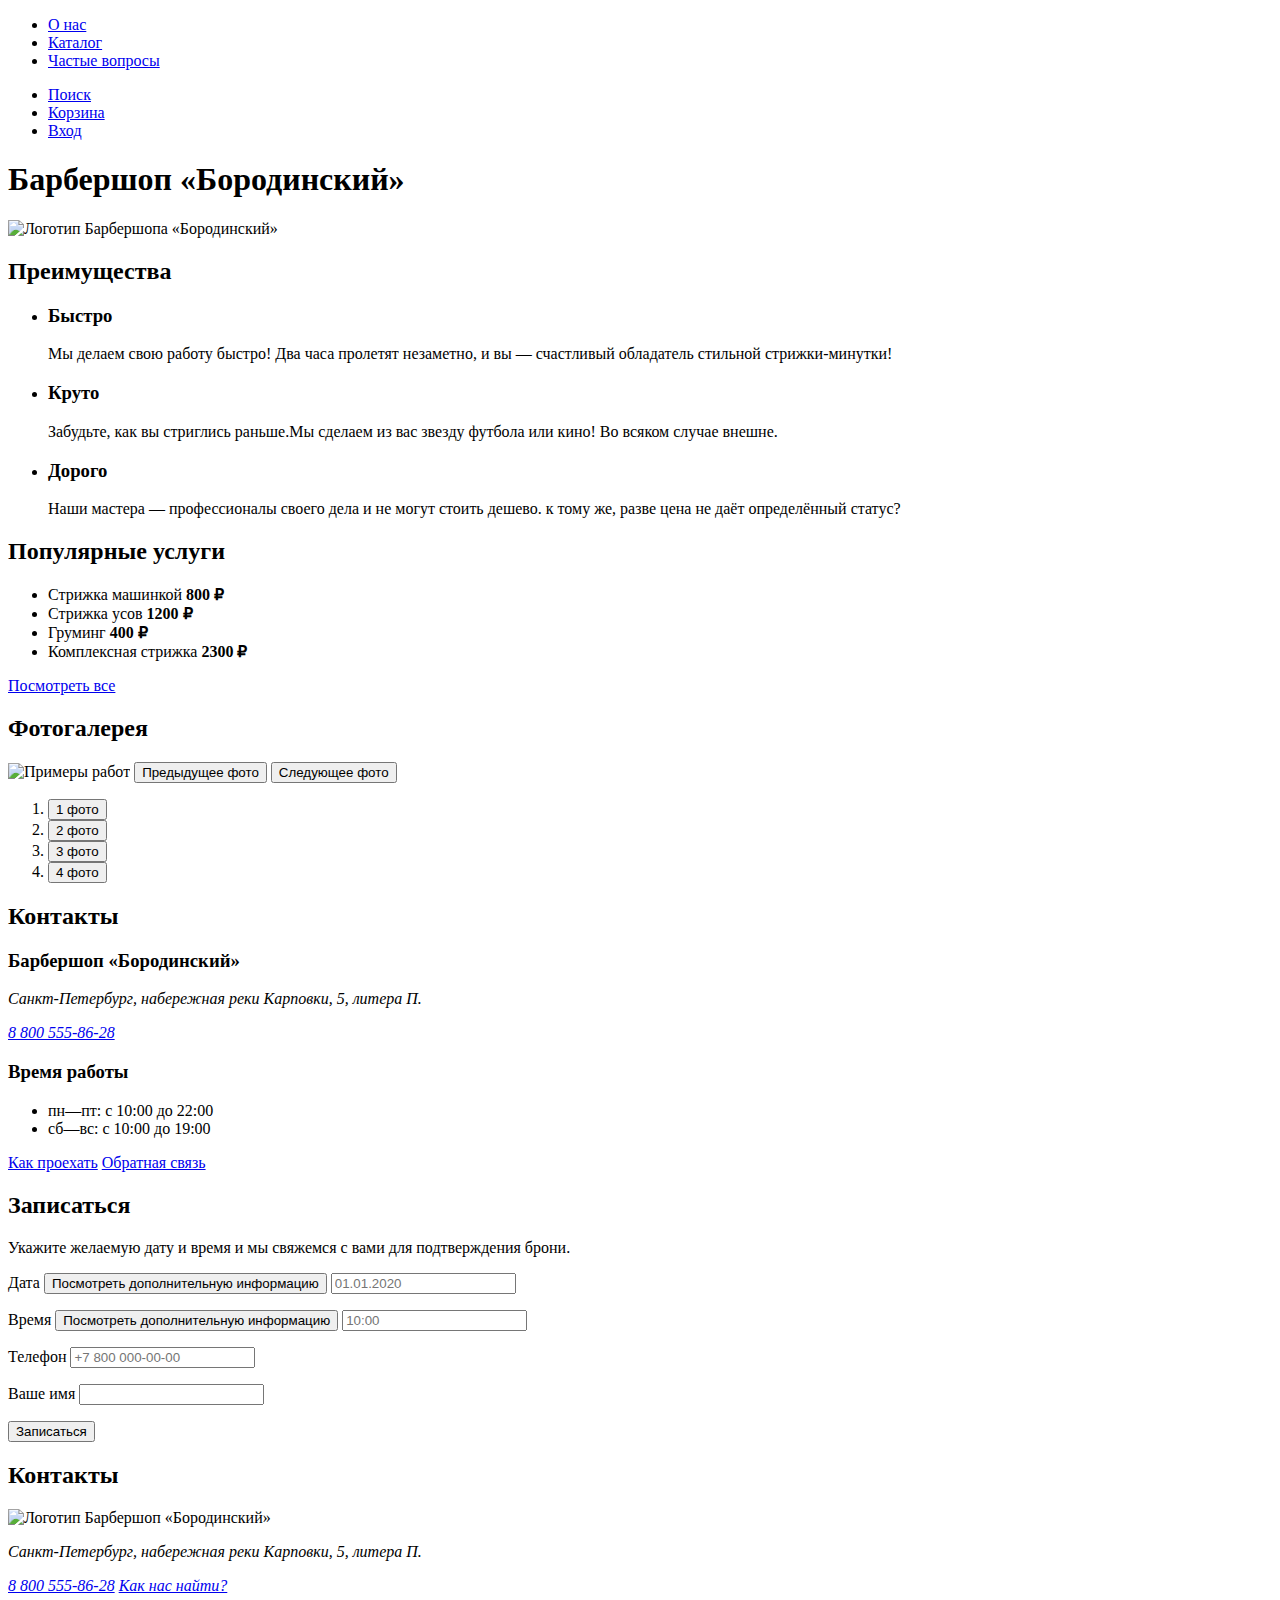
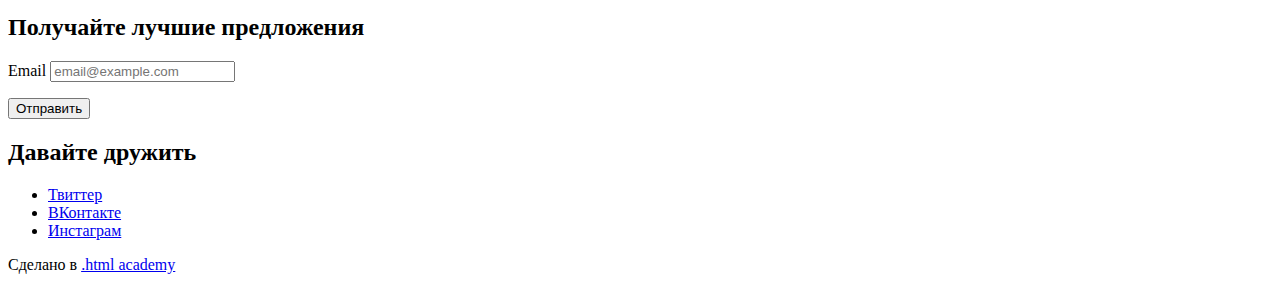
==== index.html @ dfa7361d "add index.html" ====
<!DOCTYPE html>
<html lang="ru">
  <head>
    <meta charset="UTF-8" />
    <meta http-equiv="X-UA-Compatible" content="IE=edge" />
    <meta name="viewport" content="width=device-width, initial-scale=1.0" />
    <title>Барбершоп «Бородинский»</title>
  </head>
  <body>
    <header class="page-header">
      <nav class="navigation">
        <ul class="navigation-list">
          <li class="navigation-item">
            <a class="navigation-link" href="about.html">О нас</a>
          </li>
          <li class="navigation-item">
            <a class="navigation-link" href="catalog.html">Каталог</a>
          </li>
          <li class="navigation-item">
            <a class="navigation-link" href="faq.html">Частые вопросы</a>
          </li>
        </ul>
        <ul class="navigation-list navigation-user">
          <li class="navigation-item">
            <a class="navigation-link" href="#">
              <span class="visually-hidden">Поиск</span>
            </a>
          </li>
          <li class="navigation-item">
            <a class="navigation-link" href="#">
              <span class="visually-hidden">Корзина</span></a
            >
          </li>
          <li class="navigation-item">
            <a class="navigation-link" href="#">Вход</a>
          </li>
        </ul>
      </nav>
    </header>
    <main class="main-index">
      <h1 class="visually-hidden">Барбершоп «Бородинский»</h1>
      <img class="logo" src="" alt="Логотип Барбершопа «Бородинский»" />
      <section class="advantages">
        <h2 class="visually-hidden">Преимущества</h2>
        <ul class="advantages-list">
          <li class="advantages-item">
            <h3 class="advantages-title">Быстро</h3>
            <p class="advantages-description">
              Мы делаем свою работу быстро! Два часа пролетят незаметно, и вы —
              счастливый обладатель стильной стрижки-минутки!
            </p>
          </li>
          <li class="advantages-item">
            <h3 class="advantages-title">Круто</h3>
            <p class="advantages-description">
              Забудьте, как вы стриглись раньше.Мы сделаем из вас звезду футбола
              или кино! Во всяком случае внешне.
            </p>
          </li>
          <li class="advantages-item">
            <h3 class="advantages-title">Дорого</h3>
            <p class="advantages-description">
              Наши мастера — профессионалы своего дела и не могут стоить дешево.
              к тому же, разве цена не даёт определённый статус?
            </p>
          </li>
        </ul>
      </section>
      <section class="services">
        <h2 class="services-title">Популярные услуги</h2>
        <ul class="services-list">
          <li class="services-item">
            <span class="services-name">Стрижка машинкой</span>
            <b class="services-price">800 ₽</b>
          </li>
          <li class="services-item">
            <span class="services-name">Стрижка усов</span>
            <b class="services-price">1200 ₽</b>
          </li>
          <li class="services-item">
            <span class="services-name">Груминг</span>
            <b class="services-price">400 ₽</b>
          </li>
          <li class="services-item">
            <span class="services-name">Комплексная стрижка</span>
            <b class="services-price">2300 ₽</b>
          </li>
        </ul>
        <a class="button button-all" href="#">Посмотреть все</a>
      </section>
      <section class="gallery">
        <h2 class="gallery-title">Фотогалерея</h2>
        <img class="slider-image" src="" alt="Примеры работ" />
        <button class="slider-button slider-prev" type="button">
          <span class="visually-hidden">Предыдущее фото</span>
        </button>
        <button class="slider-button slider-next" type="button">
          <span class="visually-hidden">Следующее фото</span>
        </button>
        <ol class="slider-pagination">
          <li class="slider-pagination-item">
            <button
              class="slider-pagination-button slider-pagination-button-current"
            >
              <span class="visually-hidden">1 фото</span>
            </button>
          </li>
          <li class="slider-pagination-item">
            <button class="slider-pagination-button">
              <span class="visually-hidden">2 фото</span>
            </button>
          </li>
          <li class="slider-pagination-item">
            <button class="slider-pagination-button">
              <span class="visually-hidden">3 фото</span>
            </button>
          </li>
          <li class="slider-pagination-item">
            <button class="slider-pagination-button">
              <span class="visually-hidden">4 фото</span>
            </button>
          </li>
        </ol>
      </section>
      <section class="contacts">
        <h2 class="contacts-title">Контакты</h2>
        <h3 class="contacts-subtitle">Барбершоп «Бородинский»</h3>
        <address class="contacts-address">
          <p class="contacts-address-text">
            Санкт-Петербург, набережная реки Карповки, 5, литера П.
          </p>
          <a class="contacts-phone" href="tel:88005558628">8 800 555-86-28</a>
        </address>
        <h3 class="contacts-subtitle">Время работы</h3>
        <ul class="contacts-schedule">
          <li class="contacts-schedule-item">пн—пт: с 10:00 до 22:00</li>
          <li class="contacts-schedule-item">сб—вс: с 10:00 до 19:00</li>
        </ul>
        <a class="button" href="#">Как проехать</a>
        <a class="button button-feedback" href="#">Обратная связь</a>
      </section>
      <section class="appointment">
        <h2 class="appointment-title">Записаться</h2>
        <p>
          Укажите желаемую дату и время и мы свяжемся с вами для подтверждения
          брони.
        </p>
        <form
          class="appointment-form"
          action="https://echo.htmlacademy.ru/"
          method="post"
        >
          <p class="appointment-form-date">
            <span class="form-label form-label-icon">
              <label for="appointment-date">Дата</label>
              <button class="info" type="button">
                <span class="visually-hidden"
                  >Посмотреть дополнительную информацию</span
                >
              </button>
            </span>
            <input
              type="text"
              id="appointment-date"
              name="appointment-date"
              placeholder="01.01.2020"
            />
          </p>
          <p class="appointment-form-time">
            <span class="form-label form-label-icon">
              <label for="appointment-time">Время</label>
              <button class="info" type="button">
                <span class="visually-hidden"
                  >Посмотреть дополнительную информацию</span
                >
              </button>
            </span>
            <input
              type="text"
              id="appointment-time"
              name="appointment-time"
              placeholder="10:00"
            />
          </p>
          <p class="appointment-form-phone">
            <label for="appointment-phone">Телефон</label>
            <input
              type="text"
              id="appointment-phone"
              name="appointment-phone"
              placeholder="+7 800 000-00-00"
            />
          </p>
          <p class="appointment-form-name">
            <label for="appointment-name">Ваше имя</label>
            <input type="text" id="appointment-name" name="appointment-name" />
          </p>
          <button class="button" type="submit">Записаться</button>
        </form>
      </section>
    </main>
    <footer class="page-footer">
      <section class="footer-contacts">
        <h2 class="visually-hidden">Контакты</h2>
        <img
          class="footer-contacts-logo"
          src=""
          alt="Логотип Барбершоп «Бородинский»"
        />
        <address class="footer-contacts-address">
          <p class="about-text">
            Санкт-Петербург, набережная реки Карповки, 5, литера П.
          </p>
          <a class="footer-contacts-address-phone" href="tel:88005558628"
            >8 800 555-86-28</a
          >
          <a class="footer-contacts-map-link" href="#">Как нас найти?</a>
        </address>
      </section>
      <section class="newsletter">
        <h2 class="page-footer-title">Получайте лучшие предложения</h2>
        <form
          class="newsletter-form"
          action="https://echo.htmlacademy.ru/"
          method="post"
        >
          <p class="newsletter-email">
            <label class="visually-hidden" for="newsletter-email">Email</label>
            <input
              class="field"
              placeholder="email@example.com"
              type="email"
              name="newsletter-email"
              id="newsletter-email"
              required
            />
          </p>
          <button class="button newsletter-button" type="submit">
            <span class="visually-hidden">Отправить</span>
          </button>
        </form>
      </section>
      <section class="footer-social">
        <h2 class="page-footer-title">Давайте дружить</h2>
        <ul class="footer-social-list">
          <li class="footer-social-item">
            <a class="button" href="#">
              <span class="visually-hidden">Твиттер</span>
            </a>
          </li>
          <li class="footer-social-item">
            <a class="button" href="#">
              <span class="visually-hidden">ВКонтакте</span>
            </a>
          </li>
          <li class="footer-social-item">
            <a class="button" href="#">
              <span class="visually-hidden">Инстаграм</span>
            </a>
          </li>
        </ul>
        <p class="about-text">
          Сделано в
          <a class="htmlacademy-link" href="https://htmlacademy.ru"
            >.html academy</a
          >
        </p>
      </section>
    </footer>
  </body>
</html>
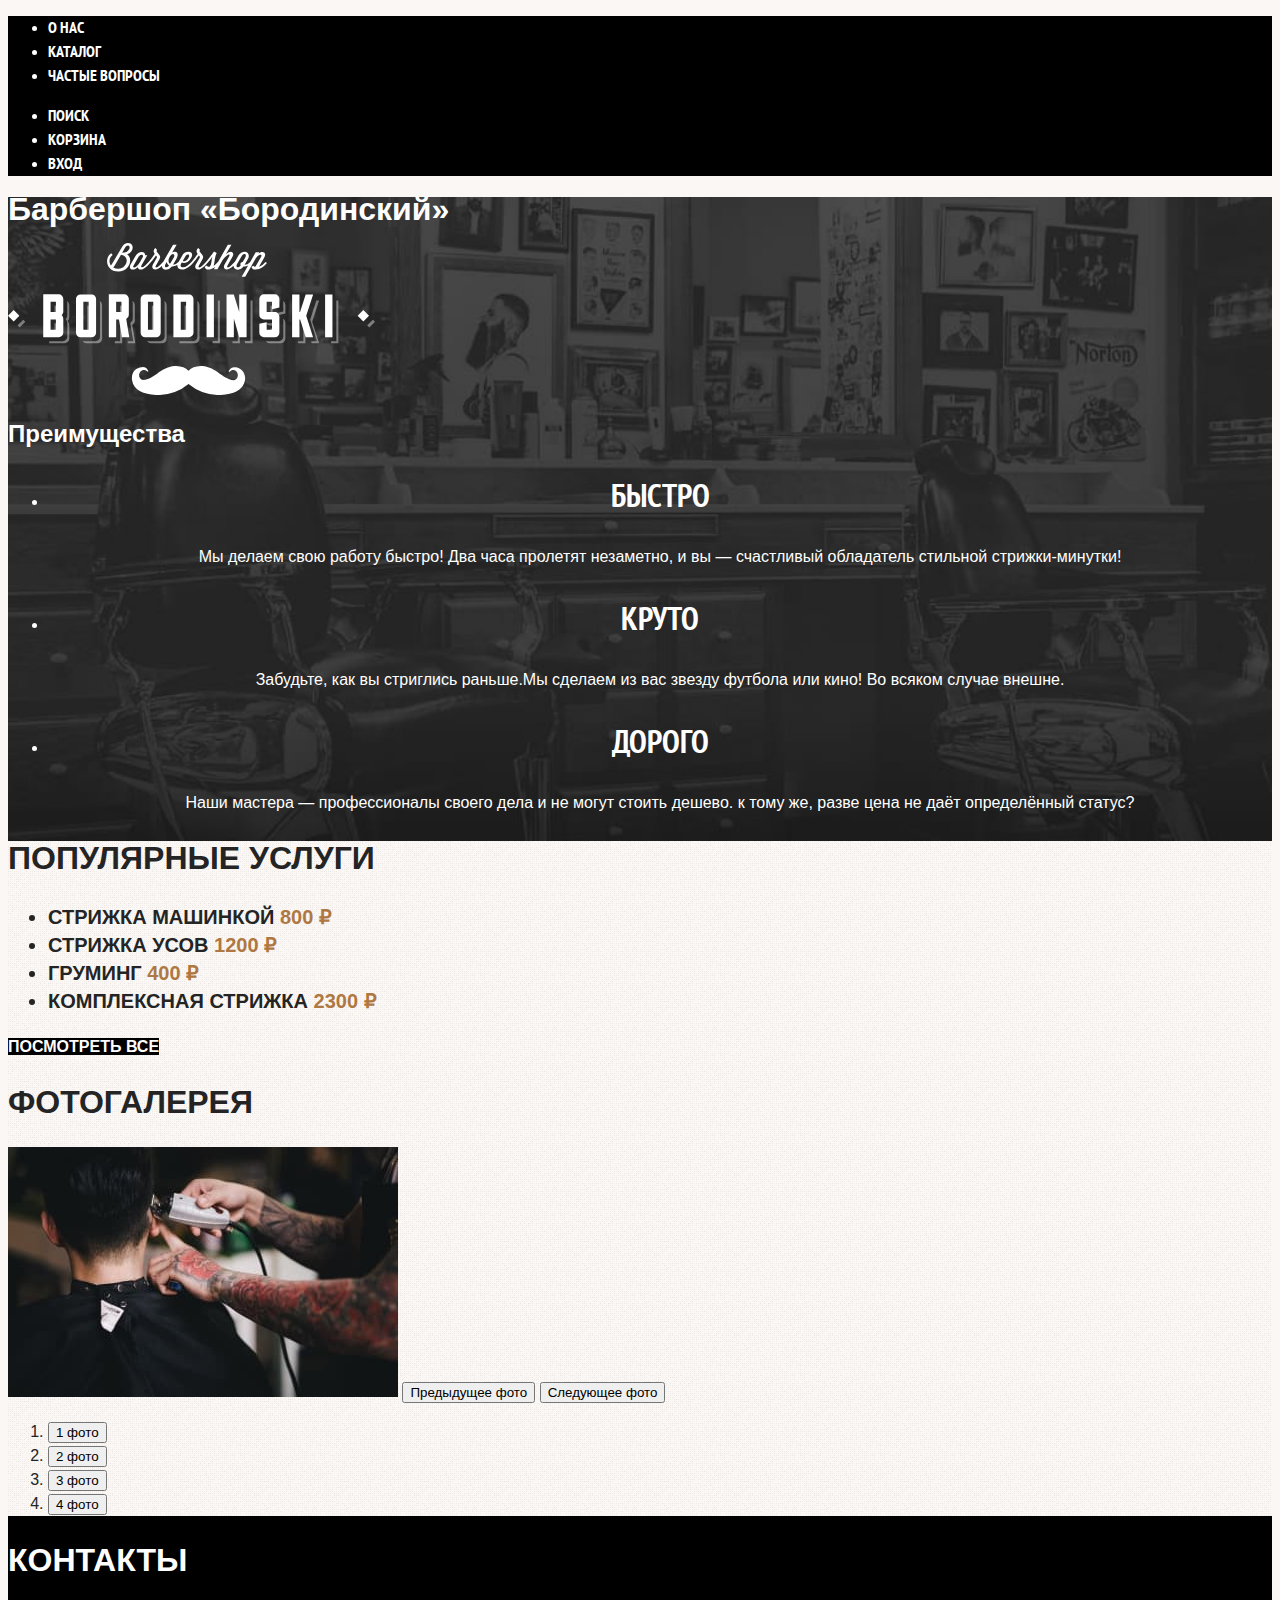
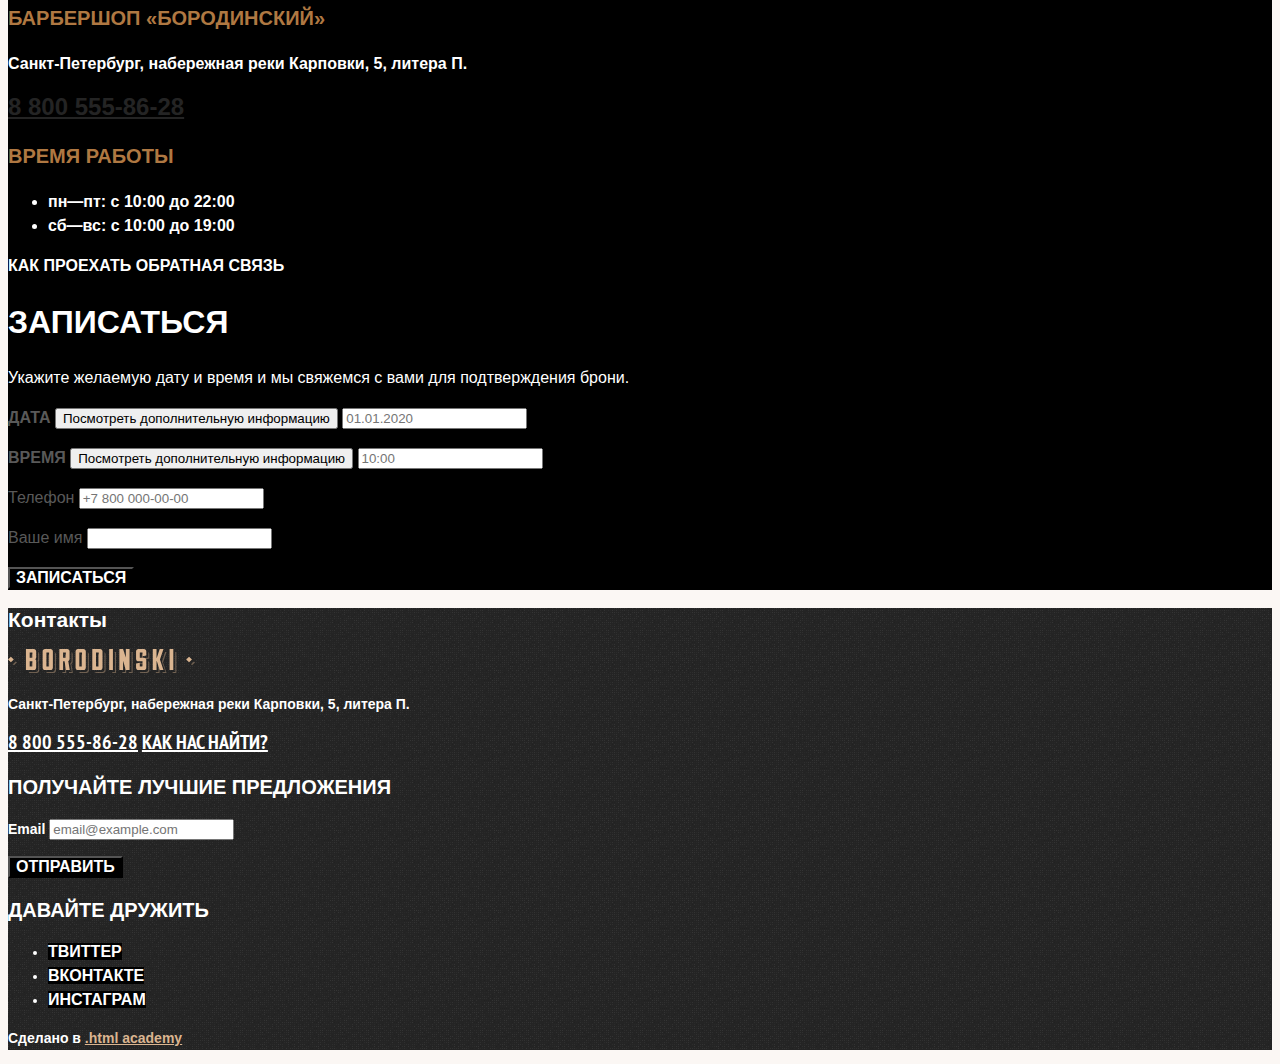
==== commit bdc20652: "basic styling" ====
--- a/index.html
+++ b/index.html
@@ -1,271 +1,330 @@
 <!DOCTYPE html>
 <html lang="ru">
-  <head>
-    <meta charset="UTF-8" />
-    <meta http-equiv="X-UA-Compatible" content="IE=edge" />
-    <meta name="viewport" content="width=device-width, initial-scale=1.0" />
-    <title>Барбершоп «Бородинский»</title>
-  </head>
-  <body>
-    <header class="page-header">
-      <nav class="navigation">
-        <ul class="navigation-list">
-          <li class="navigation-item">
-            <a class="navigation-link" href="about.html">О нас</a>
-          </li>
-          <li class="navigation-item">
-            <a class="navigation-link" href="catalog.html">Каталог</a>
-          </li>
-          <li class="navigation-item">
-            <a class="navigation-link" href="faq.html">Частые вопросы</a>
-          </li>
-        </ul>
-        <ul class="navigation-list navigation-user">
-          <li class="navigation-item">
-            <a class="navigation-link" href="#">
-              <span class="visually-hidden">Поиск</span>
-            </a>
-          </li>
-          <li class="navigation-item">
-            <a class="navigation-link" href="#">
-              <span class="visually-hidden">Корзина</span></a
-            >
-          </li>
-          <li class="navigation-item">
-            <a class="navigation-link" href="#">Вход</a>
-          </li>
-        </ul>
-      </nav>
-    </header>
-    <main class="main-index">
-      <h1 class="visually-hidden">Барбершоп «Бородинский»</h1>
-      <img class="logo" src="" alt="Логотип Барбершопа «Бородинский»" />
-      <section class="advantages">
-        <h2 class="visually-hidden">Преимущества</h2>
-        <ul class="advantages-list">
-          <li class="advantages-item">
-            <h3 class="advantages-title">Быстро</h3>
-            <p class="advantages-description">
-              Мы делаем свою работу быстро! Два часа пролетят незаметно, и вы —
-              счастливый обладатель стильной стрижки-минутки!
-            </p>
-          </li>
-          <li class="advantages-item">
-            <h3 class="advantages-title">Круто</h3>
-            <p class="advantages-description">
-              Забудьте, как вы стриглись раньше.Мы сделаем из вас звезду футбола
-              или кино! Во всяком случае внешне.
-            </p>
-          </li>
-          <li class="advantages-item">
-            <h3 class="advantages-title">Дорого</h3>
-            <p class="advantages-description">
-              Наши мастера — профессионалы своего дела и не могут стоить дешево.
-              к тому же, разве цена не даёт определённый статус?
-            </p>
-          </li>
-        </ul>
-      </section>
-      <section class="services">
-        <h2 class="services-title">Популярные услуги</h2>
-        <ul class="services-list">
-          <li class="services-item">
-            <span class="services-name">Стрижка машинкой</span>
-            <b class="services-price">800 ₽</b>
-          </li>
-          <li class="services-item">
-            <span class="services-name">Стрижка усов</span>
-            <b class="services-price">1200 ₽</b>
-          </li>
-          <li class="services-item">
-            <span class="services-name">Груминг</span>
-            <b class="services-price">400 ₽</b>
-          </li>
-          <li class="services-item">
-            <span class="services-name">Комплексная стрижка</span>
-            <b class="services-price">2300 ₽</b>
-          </li>
-        </ul>
-        <a class="button button-all" href="#">Посмотреть все</a>
-      </section>
-      <section class="gallery">
-        <h2 class="gallery-title">Фотогалерея</h2>
-        <img class="slider-image" src="" alt="Примеры работ" />
-        <button class="slider-button slider-prev" type="button">
-          <span class="visually-hidden">Предыдущее фото</span>
-        </button>
-        <button class="slider-button slider-next" type="button">
-          <span class="visually-hidden">Следующее фото</span>
-        </button>
-        <ol class="slider-pagination">
-          <li class="slider-pagination-item">
-            <button
-              class="slider-pagination-button slider-pagination-button-current"
-            >
-              <span class="visually-hidden">1 фото</span>
-            </button>
-          </li>
-          <li class="slider-pagination-item">
-            <button class="slider-pagination-button">
-              <span class="visually-hidden">2 фото</span>
-            </button>
-          </li>
-          <li class="slider-pagination-item">
-            <button class="slider-pagination-button">
-              <span class="visually-hidden">3 фото</span>
-            </button>
-          </li>
-          <li class="slider-pagination-item">
-            <button class="slider-pagination-button">
-              <span class="visually-hidden">4 фото</span>
-            </button>
-          </li>
-        </ol>
-      </section>
-      <section class="contacts">
-        <h2 class="contacts-title">Контакты</h2>
-        <h3 class="contacts-subtitle">Барбершоп «Бородинский»</h3>
-        <address class="contacts-address">
-          <p class="contacts-address-text">
-            Санкт-Петербург, набережная реки Карповки, 5, литера П.
-          </p>
-          <a class="contacts-phone" href="tel:88005558628">8 800 555-86-28</a>
-        </address>
-        <h3 class="contacts-subtitle">Время работы</h3>
-        <ul class="contacts-schedule">
-          <li class="contacts-schedule-item">пн—пт: с 10:00 до 22:00</li>
-          <li class="contacts-schedule-item">сб—вс: с 10:00 до 19:00</li>
-        </ul>
-        <a class="button" href="#">Как проехать</a>
-        <a class="button button-feedback" href="#">Обратная связь</a>
-      </section>
-      <section class="appointment">
-        <h2 class="appointment-title">Записаться</h2>
-        <p>
-          Укажите желаемую дату и время и мы свяжемся с вами для подтверждения
-          брони.
-        </p>
-        <form
-          class="appointment-form"
-          action="https://echo.htmlacademy.ru/"
-          method="post"
-        >
-          <p class="appointment-form-date">
-            <span class="form-label form-label-icon">
-              <label for="appointment-date">Дата</label>
-              <button class="info" type="button">
-                <span class="visually-hidden"
-                  >Посмотреть дополнительную информацию</span
+    <head>
+        <meta charset="UTF-8" />
+        <meta http-equiv="X-UA-Compatible" content="IE=edge" />
+        <meta name="viewport" content="width=device-width, initial-scale=1.0" />
+        <title>Барбершоп «Бородинский»</title>
+        <link rel="stylesheet" href="styles/style.css" />
+    </head>
+    <body>
+        <!-- Шапка  -->
+        <header class="page-header">
+            <nav class="navigation">
+                <ul class="navigation-list">
+                    <li class="navigation-item">
+                        <a class="navigation-link" href="about.html">О нас</a>
+                    </li>
+                    <li class="navigation-item">
+                        <a class="navigation-link" href="catalog.html"
+                            >Каталог</a
+                        >
+                    </li>
+                    <li class="navigation-item">
+                        <a class="navigation-link" href="faq.html"
+                            >Частые вопросы</a
+                        >
+                    </li>
+                </ul>
+                <ul class="navigation-list navigation-user">
+                    <li class="navigation-item">
+                        <a class="navigation-link" href="#">
+                            <span class="visually-hidden">Поиск</span>
+                        </a>
+                    </li>
+                    <li class="navigation-item">
+                        <a class="navigation-link" href="#">
+                            <span class="visually-hidden">Корзина</span></a
+                        >
+                    </li>
+                    <li class="navigation-item">
+                        <a class="navigation-link" href="#">Вход</a>
+                    </li>
+                </ul>
+            </nav>
+        </header>
+        <!-- Main -->
+        <main class="main-index">
+            <!-- Главный заголовок -->
+            <h1 class="visually-hidden">Барбершоп «Бородинский»</h1>
+            <!-- Лого -->
+            <img
+                class="logo"
+                src="images/logo-full.svg"
+                width="367"
+                height="152"
+                alt="Логотип Барбершопа «Бородинский»"
+            />
+            <!-- Преимущества -->
+            <section class="advantages">
+                <h2 class="visually-hidden">Преимущества</h2>
+                <ul class="advantages-list">
+                    <li class="advantages-item">
+                        <h3 class="advantages-title">Быстро</h3>
+                        <p class="advantages-description">
+                            Мы делаем свою работу быстро! Два часа пролетят
+                            незаметно, и вы — счастливый обладатель стильной
+                            стрижки-минутки!
+                        </p>
+                    </li>
+                    <li class="advantages-item">
+                        <h3 class="advantages-title">Круто</h3>
+                        <p class="advantages-description">
+                            Забудьте, как вы стриглись раньше.Мы сделаем из вас
+                            звезду футбола или кино! Во всяком случае внешне.
+                        </p>
+                    </li>
+                    <li class="advantages-item">
+                        <h3 class="advantages-title">Дорого</h3>
+                        <p class="advantages-description">
+                            Наши мастера — профессионалы своего дела и не могут
+                            стоить дешево. к тому же, разве цена не даёт
+                            определённый статус?
+                        </p>
+                    </li>
+                </ul>
+            </section>
+            <div class="index-columns">
+                <!-- Популярные услуги -->
+                <section class="services">
+                    <h2 class="services-title">Популярные услуги</h2>
+                    <ul class="services-list">
+                        <li class="services-item">
+                            <span class="services-name">Стрижка машинкой</span>
+                            <b class="services-price">800 ₽</b>
+                        </li>
+                        <li class="services-item">
+                            <span class="services-name">Стрижка усов</span>
+                            <b class="services-price">1200 ₽</b>
+                        </li>
+                        <li class="services-item">
+                            <span class="services-name">Груминг</span>
+                            <b class="services-price">400 ₽</b>
+                        </li>
+                        <li class="services-item">
+                            <span class="services-name"
+                                >Комплексная стрижка</span
+                            >
+                            <b class="services-price">2300 ₽</b>
+                        </li>
+                    </ul>
+                    <a class="button button-all" href="#">Посмотреть все</a>
+                </section>
+                <!-- Фотогалерея -->
+                <section class="gallery">
+                    <h2 class="gallery-title">Фотогалерея</h2>
+                    <img
+                        class="slider-image"
+                        src="images/gallery-1.jpg"
+                        width="390"
+                        height="250"
+                        alt="Примеры работ"
+                    />
+                    <button class="slider-button slider-prev" type="button">
+                        <span class="visually-hidden">Предыдущее фото</span>
+                    </button>
+                    <button class="slider-button slider-next" type="button">
+                        <span class="visually-hidden">Следующее фото</span>
+                    </button>
+                    <ol class="slider-pagination">
+                        <li class="slider-pagination-item">
+                            <button
+                                class="slider-pagination-button slider-pagination-button-current"
+                            >
+                                <span class="visually-hidden">1 фото</span>
+                            </button>
+                        </li>
+                        <li class="slider-pagination-item">
+                            <button class="slider-pagination-button">
+                                <span class="visually-hidden">2 фото</span>
+                            </button>
+                        </li>
+                        <li class="slider-pagination-item">
+                            <button class="slider-pagination-button">
+                                <span class="visually-hidden">3 фото</span>
+                            </button>
+                        </li>
+                        <li class="slider-pagination-item">
+                            <button class="slider-pagination-button">
+                                <span class="visually-hidden">4 фото</span>
+                            </button>
+                        </li>
+                    </ol>
+                </section>
+            </div>
+            <!-- Контакты -->
+            <section class="contacts">
+                <h2 class="contacts-title">Контакты</h2>
+                <h3 class="contacts-subtitle">Барбершоп «Бородинский»</h3>
+                <address class="contacts-address">
+                    <p class="contacts-address-text">
+                        Санкт-Петербург, набережная реки Карповки, 5, литера П.
+                    </p>
+                    <a class="contacts-phone" href="tel:88005558628"
+                        >8 800 555-86-28</a
+                    >
+                </address>
+                <h3 class="contacts-subtitle">Время работы</h3>
+                <ul class="contacts-schedule">
+                    <li class="contacts-schedule-item">
+                        пн—пт: с 10:00 до 22:00
+                    </li>
+                    <li class="contacts-schedule-item">
+                        сб—вс: с 10:00 до 19:00
+                    </li>
+                </ul>
+                <a class="button" href="#">Как проехать</a>
+                <a class="button button-feedback" href="#">Обратная связь</a>
+            </section>
+            <!-- Форма записи -->
+            <section class="appointment">
+                <h2 class="appointment-title">Записаться</h2>
+                <p>
+                    Укажите желаемую дату и время и мы свяжемся с вами для
+                    подтверждения брони.
+                </p>
+                <form
+                    class="appointment-form"
+                    action="https://echo.htmlacademy.ru/"
+                    method="post"
                 >
-              </button>
-            </span>
-            <input
-              type="text"
-              id="appointment-date"
-              name="appointment-date"
-              placeholder="01.01.2020"
-            />
-          </p>
-          <p class="appointment-form-time">
-            <span class="form-label form-label-icon">
-              <label for="appointment-time">Время</label>
-              <button class="info" type="button">
-                <span class="visually-hidden"
-                  >Посмотреть дополнительную информацию</span
+                    <p class="appointment-form-date">
+                        <span class="form-label form-label-icon">
+                            <label for="appointment-date">Дата</label>
+                            <button class="info" type="button">
+                                <span class="visually-hidden"
+                                    >Посмотреть дополнительную информацию</span
+                                >
+                            </button>
+                        </span>
+                        <input
+                            type="text"
+                            id="appointment-date"
+                            name="appointment-date"
+                            placeholder="01.01.2020"
+                        />
+                    </p>
+                    <p class="appointment-form-time">
+                        <span class="form-label form-label-icon">
+                            <label for="appointment-time">Время</label>
+                            <button class="info" type="button">
+                                <span class="visually-hidden"
+                                    >Посмотреть дополнительную информацию</span
+                                >
+                            </button>
+                        </span>
+                        <input
+                            type="text"
+                            id="appointment-time"
+                            name="appointment-time"
+                            placeholder="10:00"
+                        />
+                    </p>
+                    <p class="appointment-form-phone">
+                        <label for="appointment-phone">Телефон</label>
+                        <input
+                            type="text"
+                            id="appointment-phone"
+                            name="appointment-phone"
+                            placeholder="+7 800 000-00-00"
+                        />
+                    </p>
+                    <p class="appointment-form-name">
+                        <label for="appointment-name">Ваше имя</label>
+                        <input
+                            type="text"
+                            id="appointment-name"
+                            name="appointment-name"
+                        />
+                    </p>
+                    <button class="button" type="submit">Записаться</button>
+                </form>
+            </section>
+        </main>
+        <!-- Подвал -->
+        <footer class="page-footer">
+            <section class="footer-contacts">
+                <h2 class="visually-hidden">Контакты</h2>
+                <img
+                    class="footer-contacts-logo"
+                    src="images/logo-footer.svg"
+                    width="187"
+                    height="24"
+                    alt="Логотип Барбершоп «Бородинский»"
+                />
+                <address class="footer-contacts-address">
+                    <p class="about-text">
+                        Санкт-Петербург, набережная реки Карповки, 5, литера П.
+                    </p>
+                    <a
+                        class="footer-contacts-address-phone"
+                        href="tel:88005558628"
+                        >8 800 555-86-28</a
+                    >
+                    <a
+                        class="footer-contacts-map-link"
+                        href="https://www.google.com/maps/place/%D0%BD%D0%B0%D0%B1.+P%D0%B5%D0%BA%D0%B8+%D0%9A%D0%B0%D1%80%D0%BF%D0%BE%D0%B2%D0%BA%D0%B8,+5+%D0%BA%D0%BE%D1%80%D0%BF%D1%83%D1%81+%D0%9F,+%D0%A1%D0%B0%D0%BD%D0%BA%D1%82-%D0%9F%D0%B5%D1%82%D0%B5%D1%80%D0%B1%D1%83%D1%80%D0%B3,+197022/@59.9683447,30.3151923,17z/data=!3m1!4b1!4m5!3m4!1s0x4696315bc4e8ce61:0x74d4f0cbfe1fd995!8m2!3d59.968342!4d30.317381"
+                        >Как нас найти?</a
+                    >
+                </address>
+            </section>
+            <section class="newsletter">
+                <h2 class="page-footer-title">Получайте лучшие предложения</h2>
+                <form
+                    class="newsletter-form"
+                    action="https://echo.htmlacademy.ru/"
+                    method="post"
                 >
-              </button>
-            </span>
-            <input
-              type="text"
-              id="appointment-time"
-              name="appointment-time"
-              placeholder="10:00"
-            />
-          </p>
-          <p class="appointment-form-phone">
-            <label for="appointment-phone">Телефон</label>
-            <input
-              type="text"
-              id="appointment-phone"
-              name="appointment-phone"
-              placeholder="+7 800 000-00-00"
-            />
-          </p>
-          <p class="appointment-form-name">
-            <label for="appointment-name">Ваше имя</label>
-            <input type="text" id="appointment-name" name="appointment-name" />
-          </p>
-          <button class="button" type="submit">Записаться</button>
-        </form>
-      </section>
-    </main>
-    <footer class="page-footer">
-      <section class="footer-contacts">
-        <h2 class="visually-hidden">Контакты</h2>
-        <img
-          class="footer-contacts-logo"
-          src=""
-          alt="Логотип Барбершоп «Бородинский»"
-        />
-        <address class="footer-contacts-address">
-          <p class="about-text">
-            Санкт-Петербург, набережная реки Карповки, 5, литера П.
-          </p>
-          <a class="footer-contacts-address-phone" href="tel:88005558628"
-            >8 800 555-86-28</a
-          >
-          <a class="footer-contacts-map-link" href="#">Как нас найти?</a>
-        </address>
-      </section>
-      <section class="newsletter">
-        <h2 class="page-footer-title">Получайте лучшие предложения</h2>
-        <form
-          class="newsletter-form"
-          action="https://echo.htmlacademy.ru/"
-          method="post"
-        >
-          <p class="newsletter-email">
-            <label class="visually-hidden" for="newsletter-email">Email</label>
-            <input
-              class="field"
-              placeholder="email@example.com"
-              type="email"
-              name="newsletter-email"
-              id="newsletter-email"
-              required
-            />
-          </p>
-          <button class="button newsletter-button" type="submit">
-            <span class="visually-hidden">Отправить</span>
-          </button>
-        </form>
-      </section>
-      <section class="footer-social">
-        <h2 class="page-footer-title">Давайте дружить</h2>
-        <ul class="footer-social-list">
-          <li class="footer-social-item">
-            <a class="button" href="#">
-              <span class="visually-hidden">Твиттер</span>
-            </a>
-          </li>
-          <li class="footer-social-item">
-            <a class="button" href="#">
-              <span class="visually-hidden">ВКонтакте</span>
-            </a>
-          </li>
-          <li class="footer-social-item">
-            <a class="button" href="#">
-              <span class="visually-hidden">Инстаграм</span>
-            </a>
-          </li>
-        </ul>
-        <p class="about-text">
-          Сделано в
-          <a class="htmlacademy-link" href="https://htmlacademy.ru"
-            >.html academy</a
-          >
-        </p>
-      </section>
-    </footer>
-  </body>
+                    <p class="newsletter-email">
+                        <label class="visually-hidden" for="newsletter-email"
+                            >Email</label
+                        >
+                        <input
+                            class="field"
+                            placeholder="email@example.com"
+                            type="email"
+                            name="newsletter-email"
+                            id="newsletter-email"
+                            required
+                        />
+                    </p>
+                    <button class="button newsletter-button" type="submit">
+                        <span class="visually-hidden">Отправить</span>
+                    </button>
+                </form>
+            </section>
+            <section class="footer-social">
+                <h2 class="page-footer-title">Давайте дружить</h2>
+                <ul class="footer-social-list">
+                    <li class="footer-social-item">
+                        <a
+                            class="button"
+                            href="https://twitter.com/htmlacademy_ru"
+                        >
+                            <span class="visually-hidden">Твиттер</span>
+                        </a>
+                    </li>
+                    <li class="footer-social-item">
+                        <a class="button" href="https://vk.com/htmlacademy">
+                            <span class="visually-hidden">ВКонтакте</span>
+                        </a>
+                    </li>
+                    <li class="footer-social-item">
+                        <a
+                            class="button"
+                            href="https://www.facebook.com/htmlacademy"
+                        >
+                            <span class="visually-hidden">Инстаграм</span>
+                        </a>
+                    </li>
+                </ul>
+                <p class="about-text">
+                    Сделано в
+                    <a class="htmlacademy-link" href="https://htmlacademy.ru"
+                        >.html academy</a
+                    >
+                </p>
+            </section>
+        </footer>
+    </body>
 </html>
--- a/styles/style.css
+++ b/styles/style.css
@@ -0,0 +1,512 @@
+@font-face {
+    font-family: "PT Sans";
+    font-style: normal;
+    font-weight: 400;
+    src:
+        url('../fonts/pt-sans/pt-sans-regular.woff2') format('woff2'),
+        url('../fonts/pt-sans/pt-sans-regular.woff') format('woff');
+    font-display: swap;
+}
+
+@font-face {
+    font-family: "PT Sans";
+    font-style: normal;
+    font-weight: 700;
+    src:
+        url('../fonts/pt-sans/pt-sans-bold.woff2') format('woff2'),
+        url('../fonts/pt-sans/pt-sans-bold.woff') format('woff');
+    font-display: swap;
+}
+
+/* PT Sans Narrow */
+
+@font-face {
+    font-family: "PT Sans Narrow";
+    font-style: normal;
+    font-weight: 400;
+    src:
+        url('../fonts/pt-sans-narrow/pt-sans-narrow-regular.woff2') format('woff2'),
+        url('../fonts/pt-sans-narrow/pt-sans-narrow-regular.woff') format('woff');
+    font-display: swap;
+}
+
+@font-face {
+    font-family: "PT Sans Narrow";
+    font-style: normal;
+    font-weight: 700;
+    src:
+        url('../fonts/pt-sans-narrow/pt-sans-narrow-bold.woff2') format('woff2'),
+        url('../fonts/pt-sans-narrow/pt-sans-narrow-bold.woff') format('woff');
+    font-display: swap;
+}
+
+body {
+    font-family: "PT-Sans", sans-serif;
+    font-size: 16px;
+    line-height: 24px;
+    color: #242424;
+    background-color: #FBF7F4;
+}
+
+.button {
+    font-family: inherit;
+    font-size: 16px;
+    line-height: 16px;
+    font-weight: 700;
+    text-align: center;
+    color: #fff;
+    background-color: #000;
+    text-decoration: none;
+    text-transform: uppercase;
+}
+
+.page-header {
+    color: #FFFFFF;
+    background: #000000;
+}
+
+.navigation {}
+
+.navigation-list {}
+
+.navigation-item {}
+
+.navigation-link {
+    font-family: "PT Sans Narrow", sans-serif;
+    font-weight: 700;
+    line-height: 22px;
+    color: inherit;
+    background-color: #000;
+    text-align: center;
+    text-decoration: none;
+    text-transform: uppercase;
+}
+
+.navigation-user {}
+
+.visually-hidden {}
+
+.main-index {
+    color: #FFFFFF;
+    background-color: #000;
+    background-image: url('../images/index-bg.jpg');
+    background-size: 100% auto;
+    background-repeat: no-repeat;
+}
+
+.visually-hidden {}
+
+.logo {}
+
+.advantages {}
+
+/* List */
+.advantages-list {
+    text-align: center;
+}
+
+.advantages-item {}
+
+/* Title */
+.advantages-title {
+    font-family: "PT Sans Narrow", sans-serif;
+    /* font-weight: 700; */
+    font-size: 32px;
+    line-height: 35px;
+    text-transform: uppercase;
+}
+
+.advantages-description {}
+
+/* Index columns */
+.index-columns {
+    color: #242424;
+    background-color: #FBF7F4;
+    background-image: url('../images/bg-noisy.png');
+}
+
+/* Services */
+.services {
+    /* font-family: "PT Sans Narrow", sans-serif; */
+    text-transform: uppercase;
+}
+
+/* Title */
+.services-title {
+    font-size: 32px;
+    line-height: 35px;
+    font-weight: 700;
+}
+
+/* Price */
+.services-list {
+    font-size: 20px;
+    line-height: 28px;
+    font-weight: 700;
+}
+
+.services-item {}
+
+.services-name {}
+
+.services-price {
+    color: #AF7842;
+}
+
+.button {}
+
+.button-all {}
+
+.gallery {}
+
+/* Title */
+.gallery-title {
+    /* font-family: "PT Sans Narrow", sans-serif; */
+    font-weight: 700;
+    font-size: 32px;
+    line-height: 35px;
+    text-transform: uppercase;
+}
+
+.slider-image {}
+
+.slider-button {}
+
+.slider-prev {}
+
+.slider-next {}
+
+.slider-pagination {}
+
+.slider-pagination-item {}
+
+.slider-pagination-button {}
+
+.slider-pagination-button-current {}
+
+.contacts {
+    font-weight: 700;
+}
+
+/* Title */
+.contacts-title {
+    /* font-family: "PT Sans Narrow", sans-serif; */
+    font-weight: 700;
+    font-size: 32px;
+    line-height: 35px;
+    text-transform: uppercase;
+}
+
+/* Subtitle */
+.contacts-subtitle {
+    font-size: 20px;
+    line-height: 28px;
+    text-transform: uppercase;
+    color: #AF7842;
+}
+
+.contacts-address {
+    font-style: normal;
+}
+
+.contacts-address-text {}
+
+/* Phone */
+.contacts-phone {
+    font-size: 24px;
+    line-height: 29px;
+    -webkit-text-decoration-line: underline;
+    text-decoration-line: underline;
+    text-transform: uppercase;
+    color: #242424;
+}
+
+.contacts-schedule {}
+
+.contacts-schedule-item {}
+
+.button-feedback {}
+
+.appointment {}
+
+/* Title */
+.appointment-title {
+    font-weight: 700;
+    font-size: 32px;
+    line-height: 35px;
+    text-transform: uppercase;
+
+}
+
+/* List */
+.appointment-form {
+    color: #595959;
+}
+
+.appointment-form-date {}
+
+/* Label */
+.form-label {
+    font-weight: 700;
+    line-height: 24px;
+    text-transform: uppercase;
+}
+
+.form-label-icon {}
+
+.info {}
+
+.appointment-form-time {}
+
+.appointment-form-phone {}
+
+.appointment-form-name {}
+
+.page-footer {
+    font-size: 14px;
+    font-weight: 700;
+    color: #FFFFFF;
+    background-color: #242424;
+    background-image: url('../images/bg-noisy.png');
+    background-repeat: repeat;
+}
+
+.page-footer a {
+    color: inherit;
+}
+
+.page-footer .htmlacademy-link {
+    font-size: 14px;
+    color: #DBB590;
+}
+
+.footer-contacts {}
+
+.visually-hidden {}
+
+.footer-contacts-logo {}
+
+.footer-contacts-address {
+    font-style: normal;
+}
+
+.footer-contacts-address p {
+    font-size: 14px;
+    line-height: 20px;
+    font-weight: 700;
+    color: #FFFFFF;
+}
+
+.about-text {}
+
+.footer-contacts-address-phone {
+    font-family: 'PT Sans Narrow', sans-serif;
+    font-style: normal;
+    font-weight: 700;
+    font-size: 20px;
+    line-height: 28px;
+
+    text-decoration: underline;
+    text-transform: uppercase;
+    color: #FFFFFF;
+
+}
+
+.footer-contacts-map-link {
+    font-family: 'PT Sans Narrow', sans-serif;
+    font-weight: 700;
+    font-size: 20px;
+    line-height: 26px;
+    color: #FFFFFF;
+
+    text-decoration: underline;
+    text-transform: uppercase;
+}
+
+.newsletter {}
+
+.page-footer-title {
+    font-family: "PT Sant Narrow", sans-serif;
+    font-size: 20px;
+    line-height: 28px;
+    font-weight: 700;
+    color: #FFFFFF;
+    text-transform: uppercase;
+}
+
+.newsletter-form {}
+
+.newsletter-email {}
+
+.field {}
+
+.button {}
+
+.newsletter-button {}
+
+.footer-social {}
+
+.footer-social-list {}
+
+.footer-social-item {}
+
+.htmlacademy-link {}
+
+/* Catalog */
+
+.main-inner {
+    color: #242424;
+    background-color: #FBF7F4;
+    background-image: url('../images/bg-noisy.png');
+}
+
+.inner-header {}
+
+.inner-header-title {
+    /* font-family: 'PT Sans Narrow';
+    font-style: normal;
+    font-weight: 700; */
+    font-size: 32px;
+    line-height: 35px;
+    text-transform: uppercase;
+}
+
+/* Breadcrumbs */
+
+.breadcrumbs {
+    color: #242424;
+}
+
+.breadcrumbs-item {}
+
+.breadcrumbs-link {
+    color: inherit;
+}
+
+.catalog-products {}
+
+.visually-hidden {}
+
+.catalog-filter {}
+
+.catalog-filter-group {}
+
+/* Title */
+
+.catalog-filter-title {
+    font-size: 20px;
+    line-height: 28px;
+    font-weight: 700;
+    color: #242424;
+    text-transform: uppercase;
+}
+
+.range-toggle {}
+
+.toggle {}
+
+.min {}
+
+.max {}
+
+.catalog-filter-label {}
+
+.catalog-filter-input {}
+
+.catalog-filter-list {}
+
+.catalog-filter-item {}
+
+.control {}
+
+.control-input {}
+
+.control-mark {}
+
+/* Label */
+
+.control-label {
+    font-weight: 700;
+}
+
+.button {}
+
+/* Сортировка */
+.sorting-container {
+    color: #000;
+    background-color: #FFFFFF;
+}
+
+.sorting-type {}
+
+/* Light */
+.button-light {
+    color: #242424;
+    background-color: #fff;
+}
+
+.product-list {}
+
+/* Item */
+
+.product-card {
+    background-color: #fff;
+}
+
+/* Link */
+.product-card-link {
+    text-decoration: none;
+}
+
+.product-card-image {}
+
+/* Title */
+.product-card-title {
+    font-weight: 700;
+    color: #242424;
+}
+
+/* Price */
+.product-card-price {
+    /* font-family: 'PT Sans Narrow'; */
+    /* font-style: normal; */
+    font-weight: 700;
+    font-size: 24px;
+    line-height: 29px;
+
+    text-transform: uppercase;
+    color: #814B18;
+}
+
+.producr-card-button {}
+
+.buttob {}
+
+.pagination {
+    background-color: #fff;
+}
+
+.pagination-item {}
+
+.pagination-link {
+    color: #FFFFFF;
+    background-color: #000000;
+    text-decoration: none;
+    line-height: 16px;
+    font-weight: 700;
+}
+
+.pagination-prev {}
+
+.pagination-disabled {
+    background-color: #595959;
+}
+
+.pagination-current {
+    color: #242424;
+    background-color: #FFFFFF;
+}
+
+.pagination-next {}
+
+.pagination-show-more {}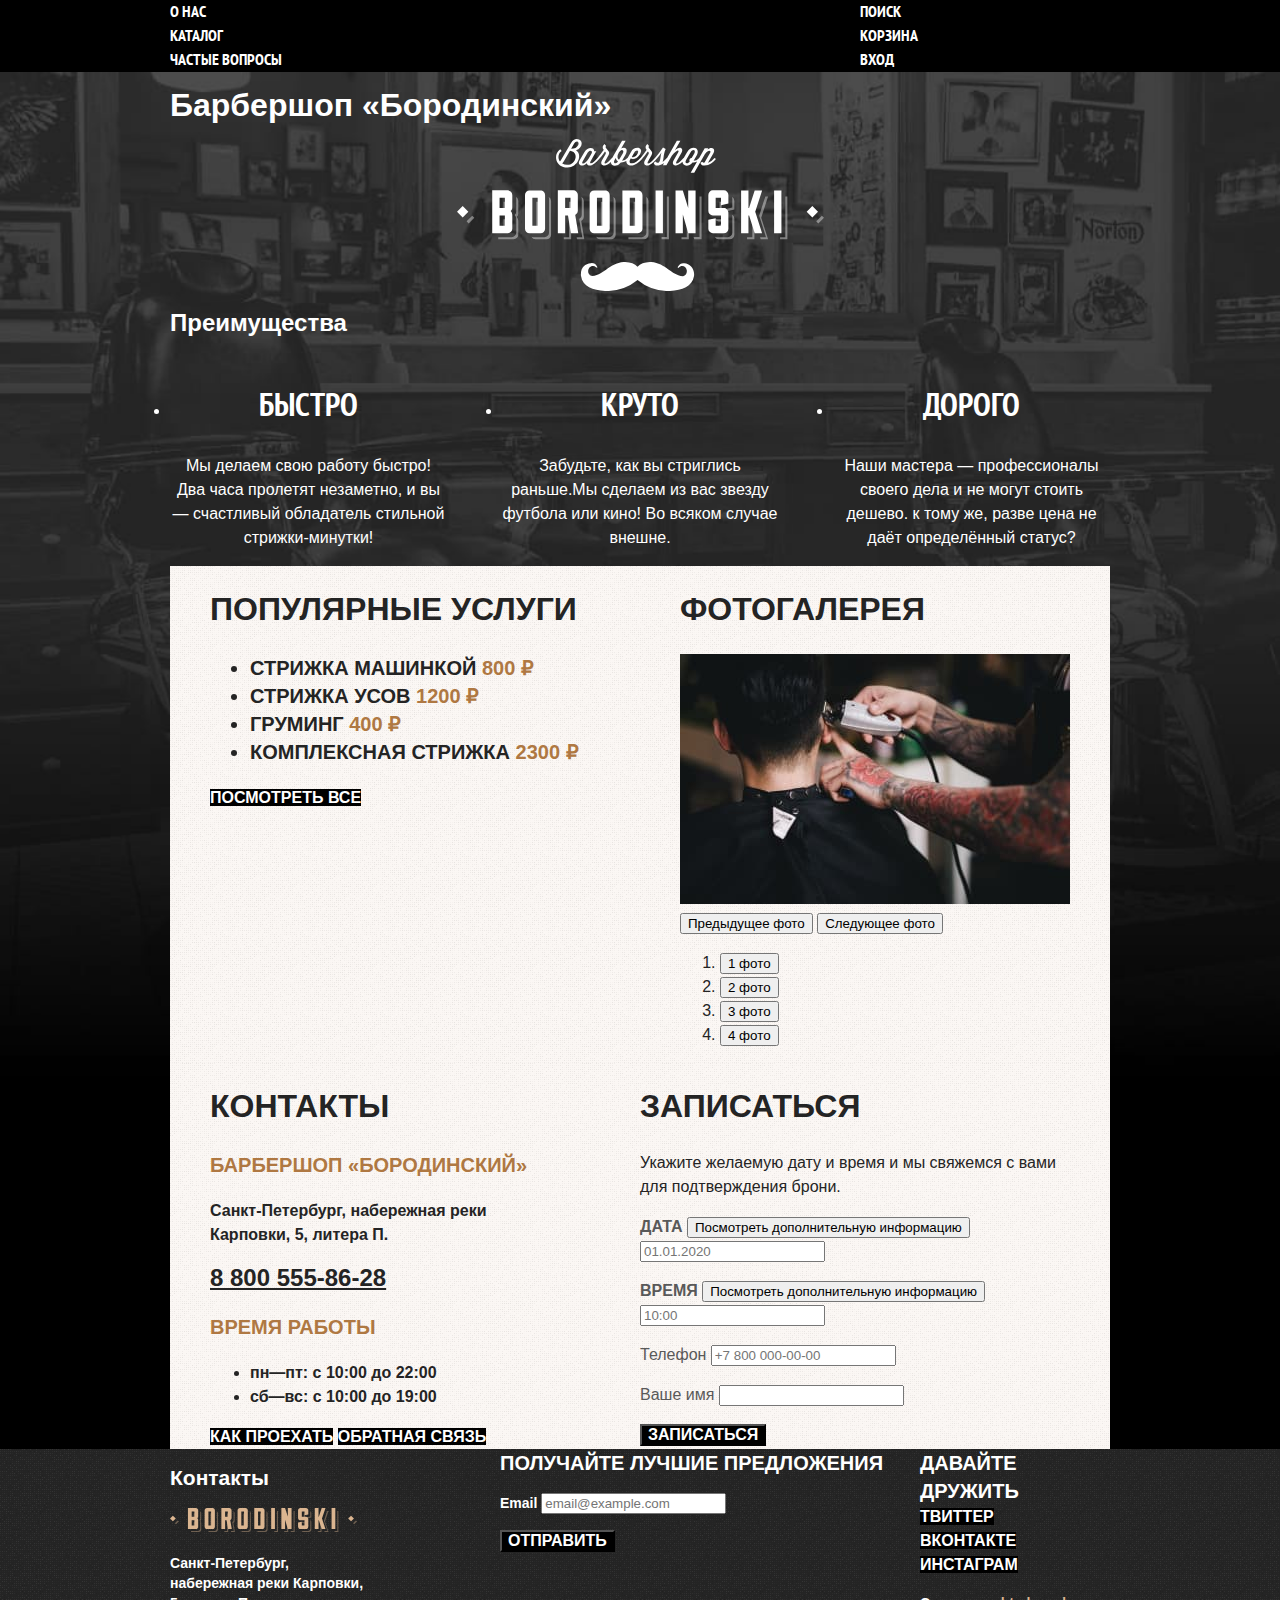
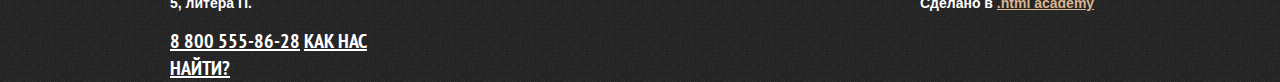
==== commit d8942c58: "add flex" ====
--- a/index.html
+++ b/index.html
@@ -44,287 +44,314 @@
             </nav>
         </header>
         <!-- Main -->
-        <main class="main-index">
+        <main class="main-container main-index">
             <!-- Главный заголовок -->
-            <h1 class="visually-hidden">Барбершоп «Бородинский»</h1>
-            <!-- Лого -->
-            <img
-                class="logo"
-                src="images/logo-full.svg"
-                width="367"
-                height="152"
-                alt="Логотип Барбершопа «Бородинский»"
-            />
-            <!-- Преимущества -->
-            <section class="advantages">
-                <h2 class="visually-hidden">Преимущества</h2>
-                <ul class="advantages-list">
-                    <li class="advantages-item">
-                        <h3 class="advantages-title">Быстро</h3>
-                        <p class="advantages-description">
-                            Мы делаем свою работу быстро! Два часа пролетят
-                            незаметно, и вы — счастливый обладатель стильной
-                            стрижки-минутки!
+            <div class="page-container">
+                <h1 class="visually-hidden">Барбершоп «Бородинский»</h1>
+                <!-- Лого -->
+                <img
+                    class="logo"
+                    src="images/logo-full.svg"
+                    width="367"
+                    height="152"
+                    alt="Логотип Барбершопа «Бородинский»"
+                />
+                <!-- Преимущества -->
+                <section class="advantages">
+                    <h2 class="visually-hidden">Преимущества</h2>
+                    <ul class="advantages-list">
+                        <li class="advantages-item">
+                            <h3 class="advantages-title">Быстро</h3>
+                            <p class="advantages-description">
+                                Мы делаем свою работу быстро! Два часа пролетят
+                                незаметно, и вы — счастливый обладатель стильной
+                                стрижки-минутки!
+                            </p>
+                        </li>
+                        <li class="advantages-item">
+                            <h3 class="advantages-title">Круто</h3>
+                            <p class="advantages-description">
+                                Забудьте, как вы стриглись раньше.Мы сделаем из
+                                вас звезду футбола или кино! Во всяком случае
+                                внешне.
+                            </p>
+                        </li>
+                        <li class="advantages-item">
+                            <h3 class="advantages-title">Дорого</h3>
+                            <p class="advantages-description">
+                                Наши мастера — профессионалы своего дела и не
+                                могут стоить дешево. к тому же, разве цена не
+                                даёт определённый статус?
+                            </p>
+                        </li>
+                    </ul>
+                </section>
+
+                <div class="index-columns">
+                    <!-- Популярные услуги -->
+                    <section class="services">
+                        <h2 class="services-title">Популярные услуги</h2>
+                        <ul class="services-list">
+                            <li class="services-item">
+                                <span class="services-name"
+                                    >Стрижка машинкой</span
+                                >
+                                <b class="services-price">800 ₽</b>
+                            </li>
+                            <li class="services-item">
+                                <span class="services-name">Стрижка усов</span>
+                                <b class="services-price">1200 ₽</b>
+                            </li>
+                            <li class="services-item">
+                                <span class="services-name">Груминг</span>
+                                <b class="services-price">400 ₽</b>
+                            </li>
+                            <li class="services-item">
+                                <span class="services-name"
+                                    >Комплексная стрижка</span
+                                >
+                                <b class="services-price">2300 ₽</b>
+                            </li>
+                        </ul>
+                        <a class="button button-all" href="#">Посмотреть все</a>
+                    </section>
+                    <!-- Фотогалерея -->
+                    <section class="gallery">
+                        <h2 class="gallery-title">Фотогалерея</h2>
+                        <img
+                            class="slider-image"
+                            src="images/gallery-1.jpg"
+                            width="390"
+                            height="250"
+                            alt="Примеры работ"
+                        />
+                        <button class="slider-button slider-prev" type="button">
+                            <span class="visually-hidden">Предыдущее фото</span>
+                        </button>
+                        <button class="slider-button slider-next" type="button">
+                            <span class="visually-hidden">Следующее фото</span>
+                        </button>
+                        <ol class="slider-pagination">
+                            <li class="slider-pagination-item">
+                                <button
+                                    class="slider-pagination-button slider-pagination-button-current"
+                                >
+                                    <span class="visually-hidden">1 фото</span>
+                                </button>
+                            </li>
+                            <li class="slider-pagination-item">
+                                <button class="slider-pagination-button">
+                                    <span class="visually-hidden">2 фото</span>
+                                </button>
+                            </li>
+                            <li class="slider-pagination-item">
+                                <button class="slider-pagination-button">
+                                    <span class="visually-hidden">3 фото</span>
+                                </button>
+                            </li>
+                            <li class="slider-pagination-item">
+                                <button class="slider-pagination-button">
+                                    <span class="visually-hidden">4 фото</span>
+                                </button>
+                            </li>
+                        </ol>
+                    </section>
+                </div>
+                <!-- Контакты -->
+                <div class="index-columns">
+                    <section class="contacts">
+                        <h2 class="contacts-title">Контакты</h2>
+                        <h3 class="contacts-subtitle">
+                            Барбершоп «Бородинский»
+                        </h3>
+                        <address class="contacts-address">
+                            <p class="contacts-address-text">
+                                Санкт-Петербург, набережная реки Карповки, 5,
+                                литера П.
+                            </p>
+                            <a class="contacts-phone" href="tel:88005558628"
+                                >8 800 555-86-28</a
+                            >
+                        </address>
+                        <h3 class="contacts-subtitle">Время работы</h3>
+                        <ul class="contacts-schedule">
+                            <li class="contacts-schedule-item">
+                                пн—пт: с 10:00 до 22:00
+                            </li>
+                            <li class="contacts-schedule-item">
+                                сб—вс: с 10:00 до 19:00
+                            </li>
+                        </ul>
+                        <a class="button" href="#">Как проехать</a>
+                        <a class="button button-feedback" href="#"
+                            >Обратная связь</a
+                        >
+                    </section>
+
+                    <!-- Форма записи -->
+                    <section class="appointment">
+                        <h2 class="appointment-title">Записаться</h2>
+                        <p>
+                            Укажите желаемую дату и время и мы свяжемся с вами
+                            для подтверждения брони.
                         </p>
-                    </li>
-                    <li class="advantages-item">
-                        <h3 class="advantages-title">Круто</h3>
-                        <p class="advantages-description">
-                            Забудьте, как вы стриглись раньше.Мы сделаем из вас
-                            звезду футбола или кино! Во всяком случае внешне.
-                        </p>
-                    </li>
-                    <li class="advantages-item">
-                        <h3 class="advantages-title">Дорого</h3>
-                        <p class="advantages-description">
-                            Наши мастера — профессионалы своего дела и не могут
-                            стоить дешево. к тому же, разве цена не даёт
-                            определённый статус?
-                        </p>
-                    </li>
-                </ul>
-            </section>
-            <div class="index-columns">
-                <!-- Популярные услуги -->
-                <section class="services">
-                    <h2 class="services-title">Популярные услуги</h2>
-                    <ul class="services-list">
-                        <li class="services-item">
-                            <span class="services-name">Стрижка машинкой</span>
-                            <b class="services-price">800 ₽</b>
-                        </li>
-                        <li class="services-item">
-                            <span class="services-name">Стрижка усов</span>
-                            <b class="services-price">1200 ₽</b>
-                        </li>
-                        <li class="services-item">
-                            <span class="services-name">Груминг</span>
-                            <b class="services-price">400 ₽</b>
-                        </li>
-                        <li class="services-item">
-                            <span class="services-name"
-                                >Комплексная стрижка</span
-                            >
-                            <b class="services-price">2300 ₽</b>
-                        </li>
-                    </ul>
-                    <a class="button button-all" href="#">Посмотреть все</a>
-                </section>
-                <!-- Фотогалерея -->
-                <section class="gallery">
-                    <h2 class="gallery-title">Фотогалерея</h2>
-                    <img
-                        class="slider-image"
-                        src="images/gallery-1.jpg"
-                        width="390"
-                        height="250"
-                        alt="Примеры работ"
-                    />
-                    <button class="slider-button slider-prev" type="button">
-                        <span class="visually-hidden">Предыдущее фото</span>
-                    </button>
-                    <button class="slider-button slider-next" type="button">
-                        <span class="visually-hidden">Следующее фото</span>
-                    </button>
-                    <ol class="slider-pagination">
-                        <li class="slider-pagination-item">
-                            <button
-                                class="slider-pagination-button slider-pagination-button-current"
-                            >
-                                <span class="visually-hidden">1 фото</span>
+                        <form
+                            class="appointment-form"
+                            action="https://echo.htmlacademy.ru/"
+                            method="post"
+                        >
+                            <p class="appointment-form-date">
+                                <span class="form-label form-label-icon">
+                                    <label for="appointment-date">Дата</label>
+                                    <button class="info" type="button">
+                                        <span class="visually-hidden"
+                                            >Посмотреть дополнительную
+                                            информацию</span
+                                        >
+                                    </button>
+                                </span>
+                                <input
+                                    type="text"
+                                    id="appointment-date"
+                                    name="appointment-date"
+                                    placeholder="01.01.2020"
+                                />
+                            </p>
+                            <p class="appointment-form-time">
+                                <span class="form-label form-label-icon">
+                                    <label for="appointment-time">Время</label>
+                                    <button class="info" type="button">
+                                        <span class="visually-hidden"
+                                            >Посмотреть дополнительную
+                                            информацию</span
+                                        >
+                                    </button>
+                                </span>
+                                <input
+                                    type="text"
+                                    id="appointment-time"
+                                    name="appointment-time"
+                                    placeholder="10:00"
+                                />
+                            </p>
+                            <p class="appointment-form-phone">
+                                <label for="appointment-phone">Телефон</label>
+                                <input
+                                    type="text"
+                                    id="appointment-phone"
+                                    name="appointment-phone"
+                                    placeholder="+7 800 000-00-00"
+                                />
+                            </p>
+                            <p class="appointment-form-name">
+                                <label for="appointment-name">Ваше имя</label>
+                                <input
+                                    type="text"
+                                    id="appointment-name"
+                                    name="appointment-name"
+                                />
+                            </p>
+                            <button class="button" type="submit">
+                                Записаться
                             </button>
-                        </li>
-                        <li class="slider-pagination-item">
-                            <button class="slider-pagination-button">
-                                <span class="visually-hidden">2 фото</span>
-                            </button>
-                        </li>
-                        <li class="slider-pagination-item">
-                            <button class="slider-pagination-button">
-                                <span class="visually-hidden">3 фото</span>
-                            </button>
-                        </li>
-                        <li class="slider-pagination-item">
-                            <button class="slider-pagination-button">
-                                <span class="visually-hidden">4 фото</span>
-                            </button>
-                        </li>
-                    </ol>
-                </section>
+                        </form>
+                    </section>
+                </div>
             </div>
-            <!-- Контакты -->
-            <section class="contacts">
-                <h2 class="contacts-title">Контакты</h2>
-                <h3 class="contacts-subtitle">Барбершоп «Бородинский»</h3>
-                <address class="contacts-address">
-                    <p class="contacts-address-text">
-                        Санкт-Петербург, набережная реки Карповки, 5, литера П.
-                    </p>
-                    <a class="contacts-phone" href="tel:88005558628"
-                        >8 800 555-86-28</a
-                    >
-                </address>
-                <h3 class="contacts-subtitle">Время работы</h3>
-                <ul class="contacts-schedule">
-                    <li class="contacts-schedule-item">
-                        пн—пт: с 10:00 до 22:00
-                    </li>
-                    <li class="contacts-schedule-item">
-                        сб—вс: с 10:00 до 19:00
-                    </li>
-                </ul>
-                <a class="button" href="#">Как проехать</a>
-                <a class="button button-feedback" href="#">Обратная связь</a>
-            </section>
-            <!-- Форма записи -->
-            <section class="appointment">
-                <h2 class="appointment-title">Записаться</h2>
-                <p>
-                    Укажите желаемую дату и время и мы свяжемся с вами для
-                    подтверждения брони.
-                </p>
-                <form
-                    class="appointment-form"
-                    action="https://echo.htmlacademy.ru/"
-                    method="post"
-                >
-                    <p class="appointment-form-date">
-                        <span class="form-label form-label-icon">
-                            <label for="appointment-date">Дата</label>
-                            <button class="info" type="button">
-                                <span class="visually-hidden"
-                                    >Посмотреть дополнительную информацию</span
-                                >
-                            </button>
-                        </span>
-                        <input
-                            type="text"
-                            id="appointment-date"
-                            name="appointment-date"
-                            placeholder="01.01.2020"
-                        />
-                    </p>
-                    <p class="appointment-form-time">
-                        <span class="form-label form-label-icon">
-                            <label for="appointment-time">Время</label>
-                            <button class="info" type="button">
-                                <span class="visually-hidden"
-                                    >Посмотреть дополнительную информацию</span
-                                >
-                            </button>
-                        </span>
-                        <input
-                            type="text"
-                            id="appointment-time"
-                            name="appointment-time"
-                            placeholder="10:00"
-                        />
-                    </p>
-                    <p class="appointment-form-phone">
-                        <label for="appointment-phone">Телефон</label>
-                        <input
-                            type="text"
-                            id="appointment-phone"
-                            name="appointment-phone"
-                            placeholder="+7 800 000-00-00"
-                        />
-                    </p>
-                    <p class="appointment-form-name">
-                        <label for="appointment-name">Ваше имя</label>
-                        <input
-                            type="text"
-                            id="appointment-name"
-                            name="appointment-name"
-                        />
-                    </p>
-                    <button class="button" type="submit">Записаться</button>
-                </form>
-            </section>
         </main>
         <!-- Подвал -->
         <footer class="page-footer">
-            <section class="footer-contacts">
-                <h2 class="visually-hidden">Контакты</h2>
-                <img
-                    class="footer-contacts-logo"
-                    src="images/logo-footer.svg"
-                    width="187"
-                    height="24"
-                    alt="Логотип Барбершоп «Бородинский»"
-                />
-                <address class="footer-contacts-address">
+            <div class="page-footer-container">
+                <section class="footer-contacts">
+                    <h2 class="visually-hidden">Контакты</h2>
+                    <img
+                        class="footer-contacts-logo"
+                        src="images/logo-footer.svg"
+                        width="187"
+                        height="24"
+                        alt="Логотип Барбершоп «Бородинский»"
+                    />
+                    <address class="footer-contacts-address">
+                        <p class="about-text">
+                            Санкт-Петербург, набережная реки Карповки, 5, литера
+                            П.
+                        </p>
+                        <a
+                            class="footer-contacts-address-phone"
+                            href="tel:88005558628"
+                            >8 800 555-86-28</a
+                        >
+                        <a
+                            class="footer-contacts-map-link"
+                            href="https://www.google.com/maps/place/%D0%BD%D0%B0%D0%B1.+P%D0%B5%D0%BA%D0%B8+%D0%9A%D0%B0%D1%80%D0%BF%D0%BE%D0%B2%D0%BA%D0%B8,+5+%D0%BA%D0%BE%D1%80%D0%BF%D1%83%D1%81+%D0%9F,+%D0%A1%D0%B0%D0%BD%D0%BA%D1%82-%D0%9F%D0%B5%D1%82%D0%B5%D1%80%D0%B1%D1%83%D1%80%D0%B3,+197022/@59.9683447,30.3151923,17z/data=!3m1!4b1!4m5!3m4!1s0x4696315bc4e8ce61:0x74d4f0cbfe1fd995!8m2!3d59.968342!4d30.317381"
+                            >Как нас найти?</a
+                        >
+                    </address>
+                </section>
+                <section class="newsletter">
+                    <h2 class="page-footer-title">
+                        Получайте лучшие предложения
+                    </h2>
+                    <form
+                        class="newsletter-form"
+                        action="https://echo.htmlacademy.ru/"
+                        method="post"
+                    >
+                        <p class="newsletter-email">
+                            <label
+                                class="visually-hidden"
+                                for="newsletter-email"
+                                >Email</label
+                            >
+                            <input
+                                class="field"
+                                placeholder="email@example.com"
+                                type="email"
+                                name="newsletter-email"
+                                id="newsletter-email"
+                                required
+                            />
+                        </p>
+                        <button class="button newsletter-button" type="submit">
+                            <span class="visually-hidden">Отправить</span>
+                        </button>
+                    </form>
+                </section>
+                <section class="footer-social">
+                    <h2 class="page-footer-title">Давайте дружить</h2>
+                    <ul class="footer-social-list">
+                        <li class="footer-social-item">
+                            <a
+                                class="button"
+                                href="https://twitter.com/htmlacademy_ru"
+                            >
+                                <span class="visually-hidden">Твиттер</span>
+                            </a>
+                        </li>
+                        <li class="footer-social-item">
+                            <a class="button" href="https://vk.com/htmlacademy">
+                                <span class="visually-hidden">ВКонтакте</span>
+                            </a>
+                        </li>
+                        <li class="footer-social-item">
+                            <a
+                                class="button"
+                                href="https://www.facebook.com/htmlacademy"
+                            >
+                                <span class="visually-hidden">Инстаграм</span>
+                            </a>
+                        </li>
+                    </ul>
                     <p class="about-text">
-                        Санкт-Петербург, набережная реки Карповки, 5, литера П.
+                        Сделано в
+                        <a
+                            class="htmlacademy-link"
+                            href="https://htmlacademy.ru"
+                            >.html academy</a
+                        >
                     </p>
-                    <a
-                        class="footer-contacts-address-phone"
-                        href="tel:88005558628"
-                        >8 800 555-86-28</a
-                    >
-                    <a
-                        class="footer-contacts-map-link"
-                        href="https://www.google.com/maps/place/%D0%BD%D0%B0%D0%B1.+P%D0%B5%D0%BA%D0%B8+%D0%9A%D0%B0%D1%80%D0%BF%D0%BE%D0%B2%D0%BA%D0%B8,+5+%D0%BA%D0%BE%D1%80%D0%BF%D1%83%D1%81+%D0%9F,+%D0%A1%D0%B0%D0%BD%D0%BA%D1%82-%D0%9F%D0%B5%D1%82%D0%B5%D1%80%D0%B1%D1%83%D1%80%D0%B3,+197022/@59.9683447,30.3151923,17z/data=!3m1!4b1!4m5!3m4!1s0x4696315bc4e8ce61:0x74d4f0cbfe1fd995!8m2!3d59.968342!4d30.317381"
-                        >Как нас найти?</a
-                    >
-                </address>
-            </section>
-            <section class="newsletter">
-                <h2 class="page-footer-title">Получайте лучшие предложения</h2>
-                <form
-                    class="newsletter-form"
-                    action="https://echo.htmlacademy.ru/"
-                    method="post"
-                >
-                    <p class="newsletter-email">
-                        <label class="visually-hidden" for="newsletter-email"
-                            >Email</label
-                        >
-                        <input
-                            class="field"
-                            placeholder="email@example.com"
-                            type="email"
-                            name="newsletter-email"
-                            id="newsletter-email"
-                            required
-                        />
-                    </p>
-                    <button class="button newsletter-button" type="submit">
-                        <span class="visually-hidden">Отправить</span>
-                    </button>
-                </form>
-            </section>
-            <section class="footer-social">
-                <h2 class="page-footer-title">Давайте дружить</h2>
-                <ul class="footer-social-list">
-                    <li class="footer-social-item">
-                        <a
-                            class="button"
-                            href="https://twitter.com/htmlacademy_ru"
-                        >
-                            <span class="visually-hidden">Твиттер</span>
-                        </a>
-                    </li>
-                    <li class="footer-social-item">
-                        <a class="button" href="https://vk.com/htmlacademy">
-                            <span class="visually-hidden">ВКонтакте</span>
-                        </a>
-                    </li>
-                    <li class="footer-social-item">
-                        <a
-                            class="button"
-                            href="https://www.facebook.com/htmlacademy"
-                        >
-                            <span class="visually-hidden">Инстаграм</span>
-                        </a>
-                    </li>
-                </ul>
-                <p class="about-text">
-                    Сделано в
-                    <a class="htmlacademy-link" href="https://htmlacademy.ru"
-                        >.html academy</a
-                    >
-                </p>
-            </section>
+                </section>
+            </div>
         </footer>
     </body>
 </html>
--- a/styles/style.css
+++ b/styles/style.css
@@ -40,7 +40,17 @@
     font-display: swap;
 }
 
+html {
+    height: 100%;
+    /* outline: 5px solid red;
+    outline-offset: -5px; */
+}
+
 body {
+    margin: 0;
+    display: flex;
+    flex-direction: column;
+    min-height: 100%;
     font-family: "PT-Sans", sans-serif;
     font-size: 16px;
     line-height: 24px;
@@ -65,11 +75,27 @@
     background: #000000;
 }
 
-.navigation {}
-
-.navigation-list {}
-
-.navigation-item {}
+.navigation-logo {
+    width: 140px;
+    margin-right: 100px;
+}
+
+.navigation {
+    display: flex;
+    width: 940px;
+    margin: 0 auto;
+}
+
+.navigation-list {
+    margin: 0;
+    padding: 0;
+    width: 430px;
+    /* 320px + (320 / 3) */
+}
+
+.navigation-item {
+    list-style-type: none;
+}
 
 .navigation-link {
     font-family: "PT Sans Narrow", sans-serif;
@@ -82,9 +108,22 @@
     text-transform: uppercase;
 }
 
-.navigation-user {}
+.navigation-user {
+    max-width: 250px;
+    /* 210px + 40px для возможно еще одной иконки */
+    margin-left: auto;
+}
 
 .visually-hidden {}
+
+.main-container {
+    flex-grow: 1;
+}
+
+.page-container {
+    width: 940px;
+    margin: 0 auto;
+}
 
 .main-index {
     color: #FFFFFF;
@@ -96,16 +135,25 @@
 
 .visually-hidden {}
 
-.logo {}
+.logo {
+    display: block;
+    margin: 0 auto;
+}
 
 .advantages {}
 
 /* List */
 .advantages-list {
+    margin: 0;
+    padding: 0;
+    display: flex;
+    justify-content: space-between;
     text-align: center;
 }
 
-.advantages-item {}
+.advantages-item {
+    width: 277px;
+}
 
 /* Title */
 .advantages-title {
@@ -120,6 +168,9 @@
 
 /* Index columns */
 .index-columns {
+    display: flex;
+    justify-content: space-between;
+    padding: 0 40px;
     color: #242424;
     background-color: #FBF7F4;
     background-image: url('../images/bg-noisy.png');
@@ -128,6 +179,7 @@
 /* Services */
 .services {
     /* font-family: "PT Sans Narrow", sans-serif; */
+    width: 390px;
     text-transform: uppercase;
 }
 
@@ -157,7 +209,9 @@
 
 .button-all {}
 
-.gallery {}
+.gallery {
+    width: 390px;
+}
 
 /* Title */
 .gallery-title {
@@ -185,6 +239,7 @@
 .slider-pagination-button-current {}
 
 .contacts {
+    width: 350px;
     font-weight: 700;
 }
 
@@ -227,7 +282,9 @@
 
 .button-feedback {}
 
-.appointment {}
+.appointment {
+    width: 430px;
+}
 
 /* Title */
 .appointment-title {
@@ -271,6 +328,12 @@
     background-repeat: repeat;
 }
 
+.page-footer-container {
+    display: flex;
+    width: 940px;
+    margin: 0px auto;
+}
+
 .page-footer a {
     color: inherit;
 }
@@ -280,7 +343,10 @@
     color: #DBB590;
 }
 
-.footer-contacts {}
+.footer-contacts {
+    width: 200px;
+    margin-right: 130px;
+}
 
 .visually-hidden {}
 
@@ -332,6 +398,7 @@
     font-weight: 700;
     color: #FFFFFF;
     text-transform: uppercase;
+    margin: 0;
 }
 
 .newsletter-form {}
@@ -344,11 +411,21 @@
 
 .newsletter-button {}
 
-.footer-social {}
-
-.footer-social-list {}
-
-.footer-social-item {}
+.footer-social {
+    max-width: 190px;
+    margin-left: auto;
+    /* outline: 5px solid red; */
+    /* outline-offset: -5px; */
+}
+
+.footer-social-list {
+    margin: 0;
+    padding: 0;
+}
+
+.footer-social-item {
+    list-style-type: none;
+}
 
 .htmlacademy-link {}
 
@@ -383,11 +460,17 @@
     color: inherit;
 }
 
-.catalog-products {}
-
-.visually-hidden {}
-
-.catalog-filter {}
+.catalog-products {
+    display: flex;
+    /* outline: 5px solid red; */
+    /* outline-offset: -5px; */
+}
+
+
+.catalog-filter {
+    width: 220px;
+    margin-right: 20px;
+}
 
 .catalog-filter-group {}
 
@@ -432,6 +515,10 @@
 .button {}
 
 /* Сортировка */
+.catalig-right-column {
+    width: 700px;
+}
+
 .sorting-container {
     color: #000;
     background-color: #FFFFFF;
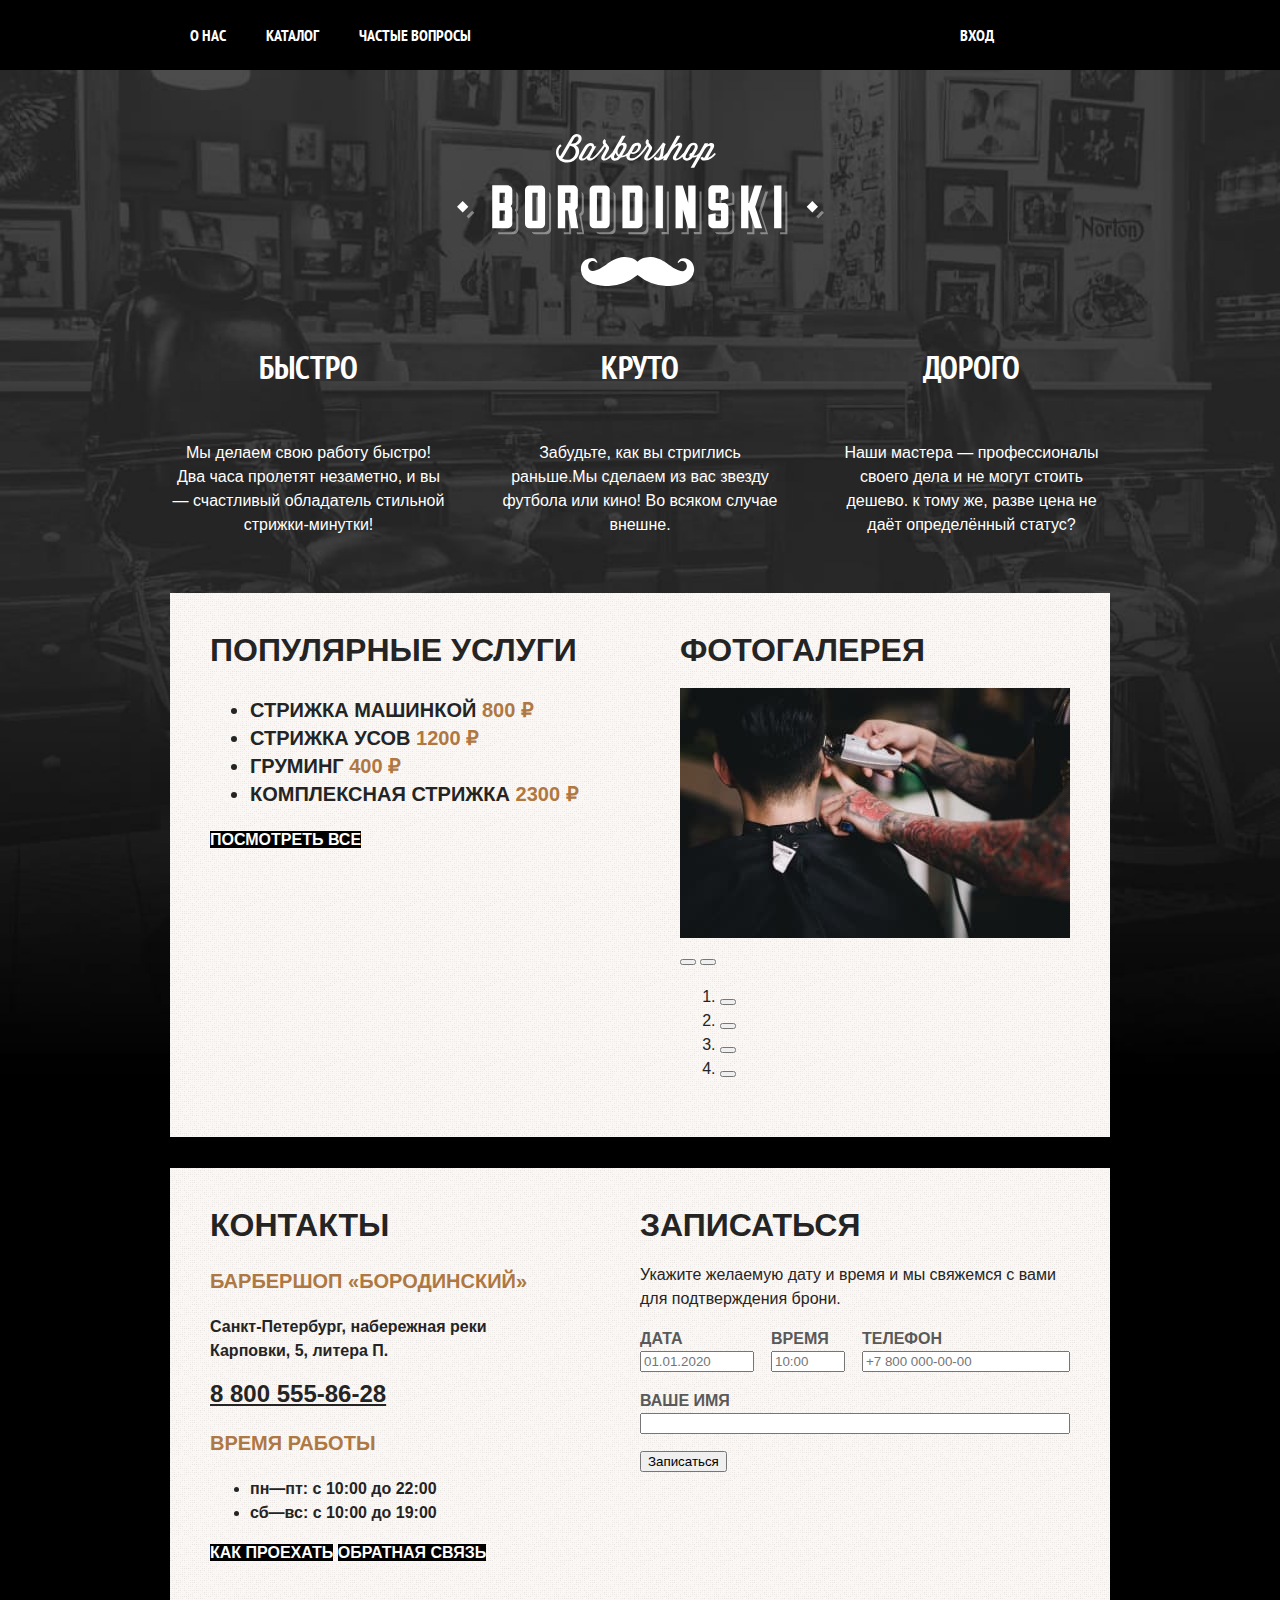
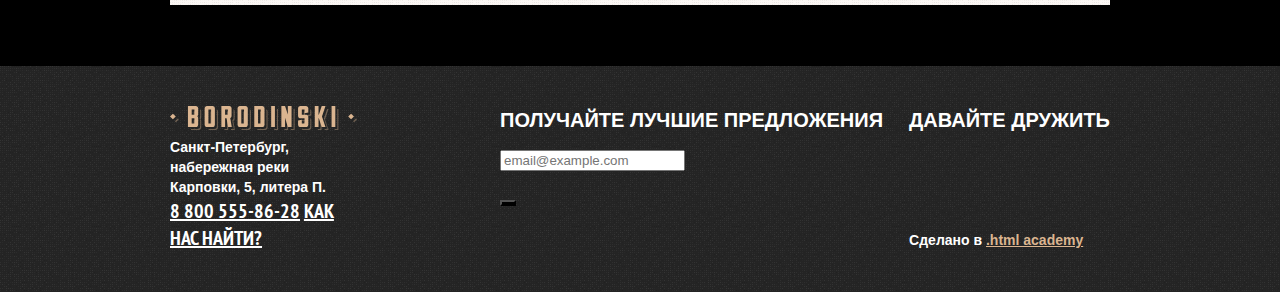
==== commit 2cd7017e: "edit style.css add grid" ====
--- a/index.html
+++ b/index.html
@@ -200,16 +200,16 @@
                             action="https://echo.htmlacademy.ru/"
                             method="post"
                         >
-                            <p class="appointment-form-date">
-                                <span class="form-label form-label-icon">
-                                    <label for="appointment-date">Дата</label>
-                                    <button class="info" type="button">
+                            <p class="field-group appointment-form-date">
+                                <label class="form-label" for="appointment-date"
+                                    >Дата
+                                    <button class="info">
                                         <span class="visually-hidden"
                                             >Посмотреть дополнительную
                                             информацию</span
                                         >
                                     </button>
-                                </span>
+                                </label>
                                 <input
                                     type="text"
                                     id="appointment-date"
@@ -217,16 +217,16 @@
                                     placeholder="01.01.2020"
                                 />
                             </p>
-                            <p class="appointment-form-time">
-                                <span class="form-label form-label-icon">
-                                    <label for="appointment-time">Время</label>
-                                    <button class="info" type="button">
+                            <p class="field-group appointment-form-time">
+                                <label class="form-label" for="appointment-time"
+                                    >Время
+                                    <button class="info">
                                         <span class="visually-hidden"
                                             >Посмотреть дополнительную
                                             информацию</span
                                         >
                                     </button>
-                                </span>
+                                </label>
                                 <input
                                     type="text"
                                     id="appointment-time"
@@ -234,8 +234,12 @@
                                     placeholder="10:00"
                                 />
                             </p>
-                            <p class="appointment-form-phone">
-                                <label for="appointment-phone">Телефон</label>
+                            <p class="field-group appointment-form-phone">
+                                <label
+                                    class="form-label"
+                                    for="appointment-phone"
+                                    >Телефон</label
+                                >
                                 <input
                                     type="text"
                                     id="appointment-phone"
@@ -243,15 +247,17 @@
                                     placeholder="+7 800 000-00-00"
                                 />
                             </p>
-                            <p class="appointment-form-name">
-                                <label for="appointment-name">Ваше имя</label>
+                            <p class="field-group appointment-form-name">
+                                <label class="form-label" for="appointment-name"
+                                    >Ваше имя</label
+                                >
                                 <input
                                     type="text"
                                     id="appointment-name"
                                     name="appointment-name"
                                 />
                             </p>
-                            <button class="button" type="submit">
+                            <button class="appointment-submit" type="submit">
                                 Записаться
                             </button>
                         </form>
--- a/styles/style.css
+++ b/styles/style.css
@@ -2,9 +2,8 @@
     font-family: "PT Sans";
     font-style: normal;
     font-weight: 400;
-    src:
-        url('../fonts/pt-sans/pt-sans-regular.woff2') format('woff2'),
-        url('../fonts/pt-sans/pt-sans-regular.woff') format('woff');
+    src: url("../fonts/pt-sans/pt-sans-regular.woff2") format("woff2"),
+        url("../fonts/pt-sans/pt-sans-regular.woff") format("woff");
     font-display: swap;
 }
 
@@ -12,9 +11,8 @@
     font-family: "PT Sans";
     font-style: normal;
     font-weight: 700;
-    src:
-        url('../fonts/pt-sans/pt-sans-bold.woff2') format('woff2'),
-        url('../fonts/pt-sans/pt-sans-bold.woff') format('woff');
+    src: url("../fonts/pt-sans/pt-sans-bold.woff2") format("woff2"),
+        url("../fonts/pt-sans/pt-sans-bold.woff") format("woff");
     font-display: swap;
 }
 
@@ -24,9 +22,10 @@
     font-family: "PT Sans Narrow";
     font-style: normal;
     font-weight: 400;
-    src:
-        url('../fonts/pt-sans-narrow/pt-sans-narrow-regular.woff2') format('woff2'),
-        url('../fonts/pt-sans-narrow/pt-sans-narrow-regular.woff') format('woff');
+    src: url("../fonts/pt-sans-narrow/pt-sans-narrow-regular.woff2")
+            format("woff2"),
+        url("../fonts/pt-sans-narrow/pt-sans-narrow-regular.woff")
+            format("woff");
     font-display: swap;
 }
 
@@ -34,9 +33,9 @@
     font-family: "PT Sans Narrow";
     font-style: normal;
     font-weight: 700;
-    src:
-        url('../fonts/pt-sans-narrow/pt-sans-narrow-bold.woff2') format('woff2'),
-        url('../fonts/pt-sans-narrow/pt-sans-narrow-bold.woff') format('woff');
+    src: url("../fonts/pt-sans-narrow/pt-sans-narrow-bold.woff2")
+            format("woff2"),
+        url("../fonts/pt-sans-narrow/pt-sans-narrow-bold.woff") format("woff");
     font-display: swap;
 }
 
@@ -55,7 +54,18 @@
     font-size: 16px;
     line-height: 24px;
     color: #242424;
-    background-color: #FBF7F4;
+    background-color: #fbf7f4;
+}
+
+.visually-hidden {
+    position: absolute;
+    width: 1px;
+    height: 1px;
+    margin: -1px;
+    padding: 0;
+    border: 0;
+    clip: rect(0 0 0 0);
+    overflow: hidden;
 }
 
 .button {
@@ -71,11 +81,13 @@
 }
 
 .page-header {
-    color: #FFFFFF;
+    color: #ffffff;
     background: #000000;
 }
 
 .navigation-logo {
+    display: flex;
+    align-items: center;
     width: 140px;
     margin-right: 100px;
 }
@@ -87,17 +99,18 @@
 }
 
 .navigation-list {
+    display: flex;
+    flex-wrap: wrap;
     margin: 0;
     padding: 0;
     width: 430px;
     /* 320px + (320 / 3) */
-}
-
-.navigation-item {
     list-style-type: none;
 }
 
 .navigation-link {
+    display: block;
+    padding: 24px 20px;
     font-family: "PT Sans Narrow", sans-serif;
     font-weight: 700;
     line-height: 22px;
@@ -114,10 +127,15 @@
     margin-left: auto;
 }
 
-.visually-hidden {}
+.navigation-user .navigation-list {
+    min-width: 16px;
+    min-height: 22px;
+}
 
 .main-container {
     flex-grow: 1;
+    padding-top: 64px;
+    padding-bottom: 61px;
 }
 
 .page-container {
@@ -126,29 +144,36 @@
 }
 
 .main-index {
-    color: #FFFFFF;
+    color: #ffffff;
     background-color: #000;
-    background-image: url('../images/index-bg.jpg');
+    background-image: url("../images/index-bg.jpg");
     background-size: 100% auto;
     background-repeat: no-repeat;
 }
-
-.visually-hidden {}
 
 .logo {
     display: block;
     margin: 0 auto;
-}
-
-.advantages {}
+    margin-bottom: 64px;
+}
+
+/* Advantages */
+
+.advantages {
+    margin-bottom: 56px;
+}
 
 /* List */
+
 .advantages-list {
     margin: 0;
     padding: 0;
     display: flex;
     justify-content: space-between;
     text-align: center;
+    list-style-type: none;
+
+    color: #ffffff;
 }
 
 .advantages-item {
@@ -157,6 +182,8 @@
 
 /* Title */
 .advantages-title {
+    margin-top: 0;
+    margin-bottom: 56px;
     font-family: "PT Sans Narrow", sans-serif;
     /* font-weight: 700; */
     font-size: 32px;
@@ -164,16 +191,26 @@
     text-transform: uppercase;
 }
 
-.advantages-description {}
+/* Description */
+
+.advantages-description {
+    margin: 0;
+}
 
 /* Index columns */
 .index-columns {
     display: flex;
     justify-content: space-between;
     padding: 0 40px;
-    color: #242424;
-    background-color: #FBF7F4;
-    background-image: url('../images/bg-noisy.png');
+    margin-bottom: 31px;
+    padding: 40px;
+    color: #242424;
+    background-color: #fbf7f4;
+    background-image: url("../images/bg-noisy.png");
+}
+
+.index-columns:last-child {
+    margin-bottom: 0;
 }
 
 /* Services */
@@ -185,6 +222,8 @@
 
 /* Title */
 .services-title {
+    margin-top: 0;
+    margin-bottom: 28px;
     font-size: 32px;
     line-height: 35px;
     font-weight: 700;
@@ -197,17 +236,9 @@
     font-weight: 700;
 }
 
-.services-item {}
-
-.services-name {}
-
 .services-price {
-    color: #AF7842;
-}
-
-.button {}
-
-.button-all {}
+    color: #af7842;
+}
 
 .gallery {
     width: 390px;
@@ -215,6 +246,8 @@
 
 /* Title */
 .gallery-title {
+    margin-top: 0;
+    margin-bottom: 20px;
     /* font-family: "PT Sans Narrow", sans-serif; */
     font-weight: 700;
     font-size: 32px;
@@ -222,22 +255,6 @@
     text-transform: uppercase;
 }
 
-.slider-image {}
-
-.slider-button {}
-
-.slider-prev {}
-
-.slider-next {}
-
-.slider-pagination {}
-
-.slider-pagination-item {}
-
-.slider-pagination-button {}
-
-.slider-pagination-button-current {}
-
 .contacts {
     width: 350px;
     font-weight: 700;
@@ -245,6 +262,8 @@
 
 /* Title */
 .contacts-title {
+    margin-top: 0;
+    margin-bottom: 24px;
     /* font-family: "PT Sans Narrow", sans-serif; */
     font-weight: 700;
     font-size: 32px;
@@ -257,14 +276,12 @@
     font-size: 20px;
     line-height: 28px;
     text-transform: uppercase;
-    color: #AF7842;
+    color: #af7842;
 }
 
 .contacts-address {
     font-style: normal;
 }
-
-.contacts-address-text {}
 
 /* Phone */
 .contacts-phone {
@@ -276,31 +293,53 @@
     color: #242424;
 }
 
-.contacts-schedule {}
-
-.contacts-schedule-item {}
-
-.button-feedback {}
-
 .appointment {
     width: 430px;
 }
 
 /* Title */
 .appointment-title {
+    margin-top: 0;
+    margin-bottom: 20px;
     font-weight: 700;
     font-size: 32px;
     line-height: 35px;
     text-transform: uppercase;
-
 }
 
 /* List */
+.field-group {
+    display: flex;
+    flex-direction: column;
+    margin: 0;
+}
+
+/* .field-group label,
+.field-group input {
+    display: block;
+    width: 100%;
+    box-sizing: border-box;
+} */
+
 .appointment-form {
+    display: grid;
+    grid-template-columns: 114px 74px 208px;
+    gap: 17px;
     color: #595959;
 }
 
-.appointment-form-date {}
+.appointment-form .info {
+    display: none;
+}
+
+.appointment-form-name {
+    grid-column: 1 / -1;
+}
+
+.appointment-submit {
+    grid-column: 1 / -1;
+    justify-self: start;
+}
 
 /* Label */
 .form-label {
@@ -309,22 +348,12 @@
     text-transform: uppercase;
 }
 
-.form-label-icon {}
-
-.info {}
-
-.appointment-form-time {}
-
-.appointment-form-phone {}
-
-.appointment-form-name {}
-
 .page-footer {
     font-size: 14px;
     font-weight: 700;
-    color: #FFFFFF;
+    color: #ffffff;
     background-color: #242424;
-    background-image: url('../images/bg-noisy.png');
+    background-image: url("../images/bg-noisy.png");
     background-repeat: repeat;
 }
 
@@ -332,6 +361,7 @@
     display: flex;
     width: 940px;
     margin: 0px auto;
+    padding: 40px 0;
 }
 
 .page-footer a {
@@ -340,17 +370,13 @@
 
 .page-footer .htmlacademy-link {
     font-size: 14px;
-    color: #DBB590;
+    color: #dbb590;
 }
 
 .footer-contacts {
-    width: 200px;
-    margin-right: 130px;
-}
-
-.visually-hidden {}
-
-.footer-contacts-logo {}
+    width: 187px;
+    margin-right: 143px;
+}
 
 .footer-contacts-address {
     font-style: normal;
@@ -360,13 +386,11 @@
     font-size: 14px;
     line-height: 20px;
     font-weight: 700;
-    color: #FFFFFF;
-}
-
-.about-text {}
+    color: #ffffff;
+}
 
 .footer-contacts-address-phone {
-    font-family: 'PT Sans Narrow', sans-serif;
+    font-family: "PT Sans Narrow", sans-serif;
     font-style: normal;
     font-weight: 700;
     font-size: 20px;
@@ -374,75 +398,78 @@
 
     text-decoration: underline;
     text-transform: uppercase;
-    color: #FFFFFF;
-
+    color: #ffffff;
 }
 
 .footer-contacts-map-link {
-    font-family: 'PT Sans Narrow', sans-serif;
+    font-family: "PT Sans Narrow", sans-serif;
     font-weight: 700;
     font-size: 20px;
     line-height: 26px;
-    color: #FFFFFF;
+    color: #ffffff;
 
     text-decoration: underline;
     text-transform: uppercase;
 }
-
-.newsletter {}
 
 .page-footer-title {
     font-family: "PT Sant Narrow", sans-serif;
     font-size: 20px;
     line-height: 28px;
     font-weight: 700;
-    color: #FFFFFF;
-    text-transform: uppercase;
-    margin: 0;
-}
-
-.newsletter-form {}
-
-.newsletter-email {}
-
-.field {}
-
-.button {}
-
-.newsletter-button {}
+    color: #ffffff;
+    text-transform: uppercase;
+    margin-top: 0;
+    margin-bottom: 14px;
+}
 
 .footer-social {
-    max-width: 190px;
+    min-width: 190px;
     margin-left: auto;
     /* outline: 5px solid red; */
     /* outline-offset: -5px; */
 }
 
 .footer-social-list {
-    margin: 0;
-    padding: 0;
+    display: flex;
+    flex-wrap: wrap;
+    margin: 0;
+    margin-bottom: 28px;
+    padding: 0;
+    list-style-type: none;
 }
 
 .footer-social-item {
-    list-style-type: none;
-}
-
-.htmlacademy-link {}
+    width: 56px;
+    height: 44px;
+    margin-right: 8px;
+    margin-bottom: 8px;
+}
+
+.footer-social-item:nth-child(3n) {
+    margin-right: 0;
+}
+
+.about-text {
+    margin: 0;
+}
 
 /* Catalog */
 
 .main-inner {
-    color: #242424;
-    background-color: #FBF7F4;
-    background-image: url('../images/bg-noisy.png');
-}
-
-.inner-header {}
+    padding-top: 40px;
+    color: #242424;
+    background-color: #fbf7f4;
+    background-image: url("../images/bg-noisy.png");
+}
+
+.inner-header {
+    margin-bottom: 32px;
+}
 
 .inner-header-title {
-    /* font-family: 'PT Sans Narrow';
-    font-style: normal;
-    font-weight: 700; */
+    margin-top: 0;
+    margin-bottom: 16px;
     font-size: 32px;
     line-height: 35px;
     text-transform: uppercase;
@@ -451,13 +478,16 @@
 /* Breadcrumbs */
 
 .breadcrumbs {
-    color: #242424;
-}
-
-.breadcrumbs-item {}
+    display: flex;
+    list-style-type: none;
+    margin: 0;
+    padding: 0;
+    color: #242424;
+}
 
 .breadcrumbs-link {
     color: inherit;
+    margin-right: 32px;
 }
 
 .catalog-products {
@@ -465,15 +495,12 @@
     /* outline: 5px solid red; */
     /* outline-offset: -5px; */
 }
-
 
 .catalog-filter {
     width: 220px;
     margin-right: 20px;
 }
 
-.catalog-filter-group {}
-
 /* Title */
 
 .catalog-filter-title {
@@ -484,35 +511,11 @@
     text-transform: uppercase;
 }
 
-.range-toggle {}
-
-.toggle {}
-
-.min {}
-
-.max {}
-
-.catalog-filter-label {}
-
-.catalog-filter-input {}
-
-.catalog-filter-list {}
-
-.catalog-filter-item {}
-
-.control {}
-
-.control-input {}
-
-.control-mark {}
-
 /* Label */
 
 .control-label {
     font-weight: 700;
 }
-
-.button {}
 
 /* Сортировка */
 .catalig-right-column {
@@ -520,11 +523,21 @@
 }
 
 .sorting-container {
+    display: flex;
     color: #000;
-    background-color: #FFFFFF;
-}
-
-.sorting-type {}
+    background-color: #ffffff;
+    padding: 16px;
+    margin-bottom: 16px;
+}
+
+.sorting-type {
+    margin-right: auto;
+}
+
+.sorting-container .button {
+    width: 56px;
+    height: 44px;
+}
 
 /* Light */
 .button-light {
@@ -532,25 +545,77 @@
     background-color: #fff;
 }
 
-.product-list {}
+/* Product */
+
+.product-list {
+    display: grid;
+    gap: 20px;
+    grid-template-columns: repeat(3, 220px);
+    /* display: flex; */
+    /* flex-wrap: wrap; */
+    list-style-type: none;
+    margin: 0;
+    padding: 0;
+    /* justify-content: space-between; */
+    margin-bottom: 24px;
+}
 
 /* Item */
 
 .product-card {
     background-color: #fff;
-}
+    display: grid;
+    grid-template-rows: 200px min-content auto min-content 16px;
+    grid-template-columns: 16px 188px 16px;
+    /* display: flex; */
+    /* flex-direction: column; */
+    /* width: 220px; */
+    /* margin-right: 20px; */
+    /* margin-bottom: 20px; */
+}
+
+.product-card-title-link,
+.product-card-price,
+.producr-card-button {
+    grid-column: 2 / 3;
+}
+
+/* .product-card-content {
+    display: flex;
+    flex-direction: column;
+    padding: 16px;
+    flex-grow: 1;
+} */
+
+/* .product-card:nth-child(3n) {
+    margin-right: 0;
+} */
 
 /* Link */
-.product-card-link {
+/* .product-card-image-link {
     text-decoration: none;
-}
-
-.product-card-image {}
+} */
 
 /* Title */
+.product-card-title-link {
+    /* grid-column: 2 / 3; */
+    margin-top: 16px;
+    margin-bottom: 8px;
+}
+
 .product-card-title {
-    font-weight: 700;
-    color: #242424;
+    margin: 0;
+    padding: 0;
+    font-weight: 700;
+    color: #242424;
+}
+
+/* Image */
+
+.product-card-image-link {
+    /* display: block; */
+    grid-column: 1 / -1;
+    background-color: #f6f6f6;
 }
 
 /* Price */
@@ -560,40 +625,60 @@
     font-weight: 700;
     font-size: 24px;
     line-height: 29px;
-
-    text-transform: uppercase;
-    color: #814B18;
-}
-
-.producr-card-button {}
-
-.buttob {}
+    margin-bottom: 16px;
+
+    text-transform: uppercase;
+    color: #814b18;
+}
+
+/* Button-card */
+
+.producr-card-button {
+    /* margin-top: auto; */
+}
+
+/* Pagination */
+
+.pagination-container {
+    display: flex;
+    padding: 16px;
+    color: #ffffff;
+}
 
 .pagination {
+    display: flex;
+    margin: 0;
+    padding: 0;
+    list-style-type: none;
     background-color: #fff;
 }
 
-.pagination-item {}
+.pagination-item:not(:last-child) {
+    margin-right: 8px;
+}
 
 .pagination-link {
-    color: #FFFFFF;
+    display: block;
+    box-sizing: border-box;
+    width: 50px;
+    height: 44px;
+    padding: 14px 20px;
+    color: #ffffff;
     background-color: #000000;
     text-decoration: none;
     line-height: 16px;
     font-weight: 700;
 }
 
-.pagination-prev {}
-
 .pagination-disabled {
     background-color: #595959;
 }
 
 .pagination-current {
     color: #242424;
-    background-color: #FFFFFF;
-}
-
-.pagination-next {}
-
-.pagination-show-more {}+    background-color: #ffffff;
+}
+
+.pagination-show-more {
+    margin-left: auto;
+}
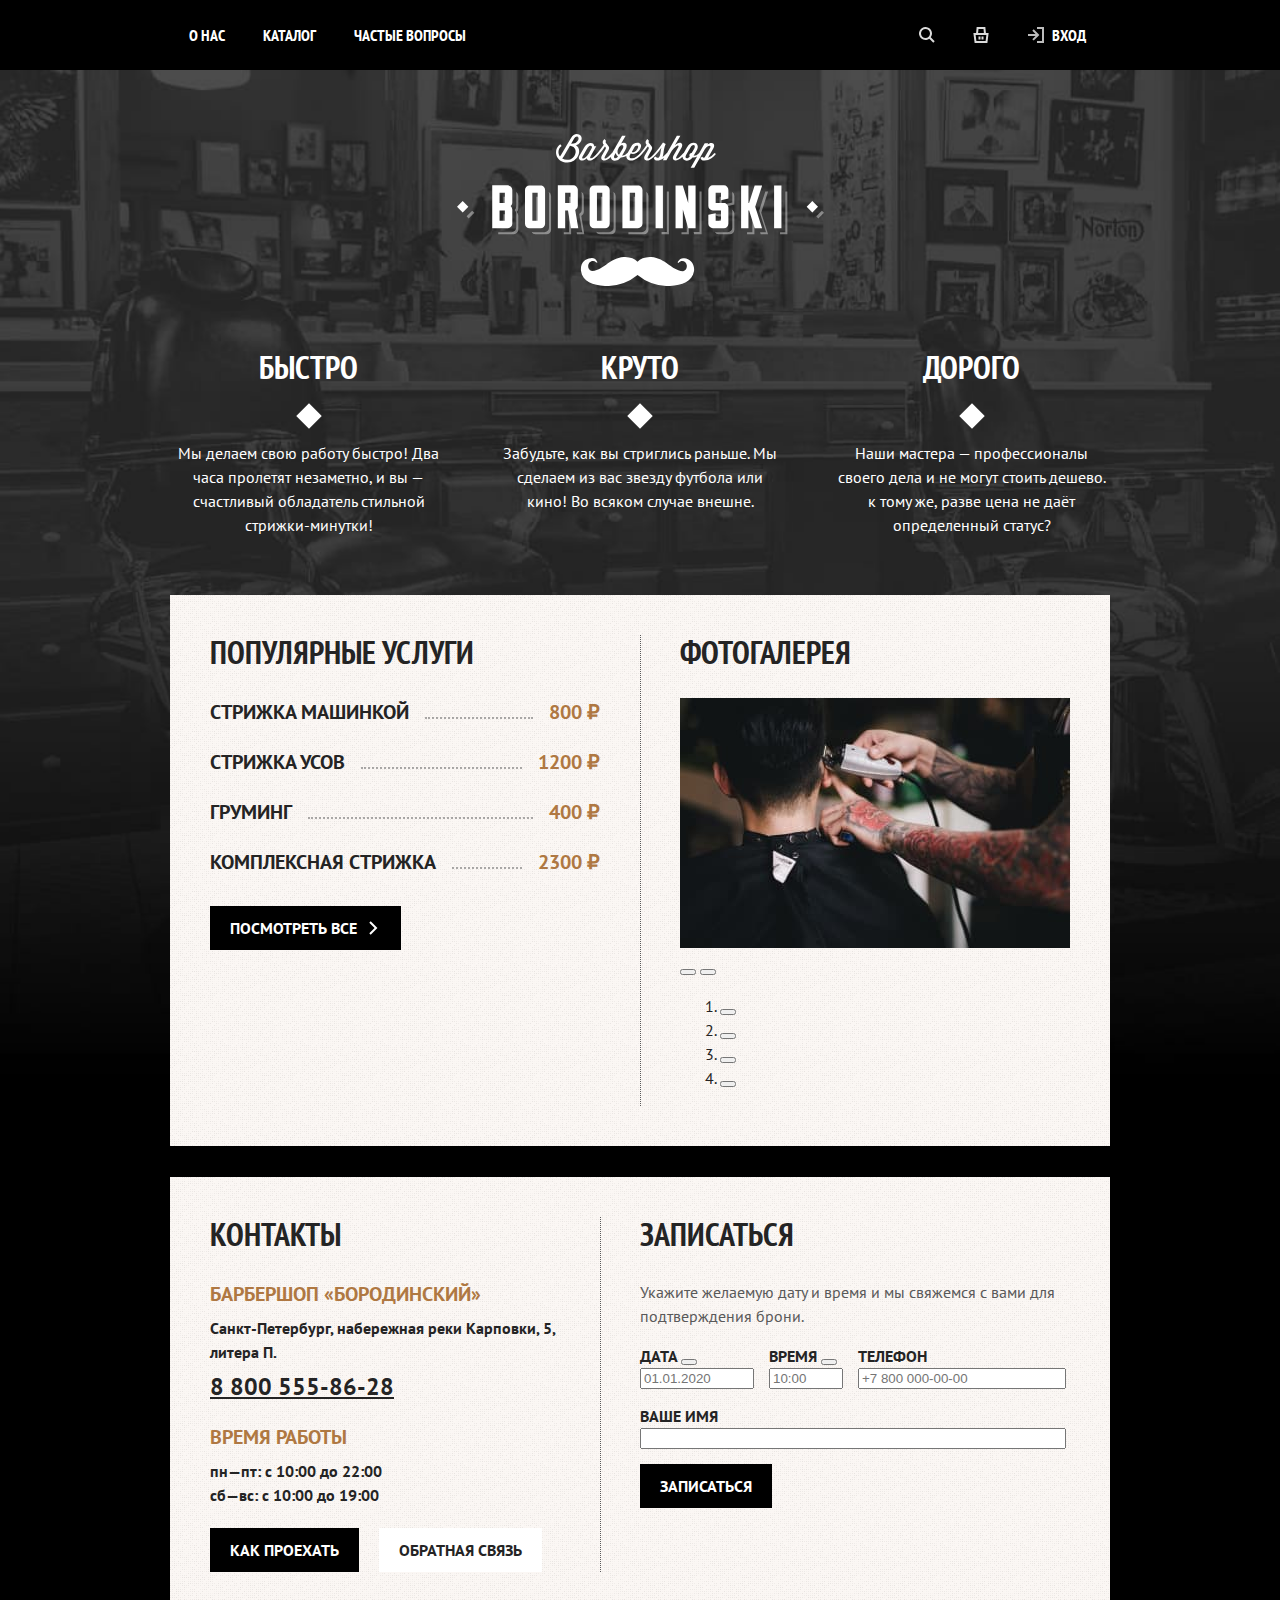
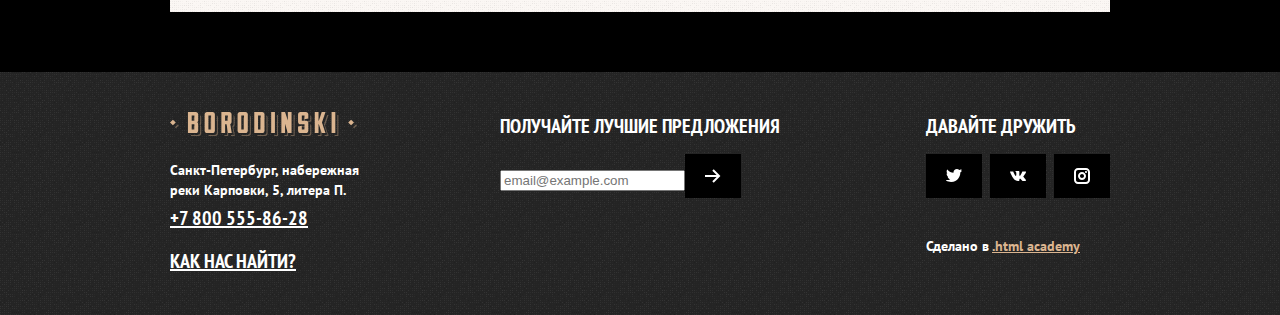
==== commit e1c0953b: "edit css" ====
--- a/index.html
+++ b/index.html
@@ -1,363 +1,287 @@
 <!DOCTYPE html>
 <html lang="ru">
-    <head>
-        <meta charset="UTF-8" />
-        <meta http-equiv="X-UA-Compatible" content="IE=edge" />
-        <meta name="viewport" content="width=device-width, initial-scale=1.0" />
-        <title>Барбершоп «Бородинский»</title>
-        <link rel="stylesheet" href="styles/style.css" />
-    </head>
-    <body>
-        <!-- Шапка  -->
-        <header class="page-header">
-            <nav class="navigation">
-                <ul class="navigation-list">
-                    <li class="navigation-item">
-                        <a class="navigation-link" href="about.html">О нас</a>
-                    </li>
-                    <li class="navigation-item">
-                        <a class="navigation-link" href="catalog.html"
-                            >Каталог</a
-                        >
-                    </li>
-                    <li class="navigation-item">
-                        <a class="navigation-link" href="faq.html"
-                            >Частые вопросы</a
-                        >
+
+<head>
+    <meta charset="UTF-8" />
+    <meta http-equiv="X-UA-Compatible" content="IE=edge" />
+    <meta name="viewport" content="width=device-width, initial-scale=1.0" />
+    <title>Барбершоп «Бородинский»</title>
+    <link rel="stylesheet" href="styles/style.css" />
+</head>
+
+<body>
+    <!-- Шапка  -->
+    <header class="page-header">
+        <nav class="navigation">
+            <ul class="navigation-list">
+                <li class="navigation-item">
+                    <a class="navigation-link" href="about.html">О нас</a>
+                </li>
+                <li class="navigation-item">
+                    <a class="navigation-link" href="catalog.html">Каталог</a>
+                </li>
+                <li class="navigation-item">
+                    <a class="navigation-link" href="faq.html">Частые вопросы</a>
+                </li>
+            </ul>
+            <ul class="navigation-list navigation-user">
+                <li class="navigation-item">
+                    <a class="navigation-link" href="#">
+                        <svg class="navigation-icon" aria-hidden="true" focusable="false" width="16" height="16"
+                            xmlns="http://www.w3.org/2000/svg">
+                            <path fill-rule="evenodd" clip-rule="evenodd"
+                                d="M11 6.5a4.5 4.5 0 11-9 0 4.5 4.5 0 019 0zm-.665 5.249a6.5 6.5 0 111.414-1.414l3.958 3.958-1.414 1.414-3.958-3.958z" />
+                        </svg>
+                        <span class="visually-hidden">Поиск</span>
+                    </a>
+                </li>
+                <li class="navigation-item">
+                    <a class="navigation-link" href="#">
+                        <svg class="navigation-icon" aria-hidden="true" focusable="false" width="16" height="16"
+                            xmlns="http://www.w3.org/2000/svg">
+                            <path fill-rule="evenodd" clip-rule="evenodd"
+                                d="M3.09 6L3.577.905 3.662 0h8.676l.086.905L12.909 6h2.724l-.14 1.124-1 8-.11.876H1.617l-.11-.876-1-8L.368 6H3.09zM5.1 6h5.8l-.38-4H5.48L5.1 6zm-1.717 8l-.75-6h10.734l-.75 6H3.383zM8.5 9.5v3h2v-3h-2zm-3 3v-3h2v3h-2z" />
+                        </svg>
+                        <span class="visually-hidden">Корзина</span></a>
+                </li>
+                <li class="navigation-item">
+                    <a class="navigation-link navigation-link-login" href="#">
+                        <svg class="navigation-icon" width="16" height="16" fill="none"
+                            xmlns="http://www.w3.org/2000/svg">
+                            <path fill-rule="evenodd" clip-rule="evenodd"
+                                d="M9 2h5v12H9v2h7V0H9v2zM4.293 3.707L7.536 6.95H0v2h7.536l-3.243 3.242 1.414 1.415 4.95-4.95.707-.707-.707-.707-4.95-4.95-1.414 1.414z"
+                                fill="#BDBDBD" />
+                        </svg>
+                        Вход</a>
+                </li>
+            </ul>
+        </nav>
+    </header>
+    <!-- Main -->
+    <main class="main-container main-index">
+        <!-- Главный заголовок -->
+        <div class="page-container">
+            <h1 class="visually-hidden">Барбершоп «Бородинский»</h1>
+            <!-- Лого -->
+            <img class="logo" src="images/logo-full.svg" width="367" height="152"
+                alt="Логотип Барбершопа «Бородинский»" />
+            <!-- Преимущества -->
+            <section class="advantages">
+                <h2 class="visually-hidden">Преимущества</h2>
+                <ul class="advantages-list">
+                    <li class="advantages-item">
+                        <h3 class="advantages-title">Быстро</h3>
+                        <p class="advantages-description">
+                            Мы делаем свою работу быстро! Два часа пролетят
+                            незаметно, и вы — счастливый обладатель стильной
+                            стрижки-минутки!
+                        </p>
+                    </li>
+                    <li class="advantages-item">
+                        <h3 class="advantages-title">Круто</h3>
+                        <p class="advantages-description">
+                            Забудьте, как вы стриглись раньше. Мы сделаем из
+                            вас звезду футбола или кино! Во всяком случае
+                            внешне.
+                        </p>
+                    </li>
+                    <li class="advantages-item">
+                        <h3 class="advantages-title">Дорого</h3>
+                        <p class="advantages-description">
+                            Наши мастера — профессионалы своего дела и не
+                            могут стоить дешево. к тому же, разве цена не
+                            даёт определенный статус?
+                        </p>
                     </li>
                 </ul>
-                <ul class="navigation-list navigation-user">
-                    <li class="navigation-item">
-                        <a class="navigation-link" href="#">
-                            <span class="visually-hidden">Поиск</span>
+            </section>
+
+            <div class="index-columns">
+                <!-- Популярные услуги -->
+                <section class="services">
+                    <h2 class="services-title">Популярные услуги</h2>
+                    <ul class="services-list">
+                        <li class="services-item">
+                            Стрижка машинкой
+                            <b class="services-price">800 ₽</b>
+                        </li>
+                        <li class="services-item">
+                            Стрижка усов
+                            <b class="services-price">1200 ₽</b>
+                        </li>
+                        <li class="services-item">
+                            Груминг
+                            <b class="services-price">400 ₽</b>
+                        </li>
+                        <li class="services-item">
+                            Комплексная стрижка
+                            <b class="services-price">2300 ₽</b>
+                        </li>
+                    </ul>
+                    <a class="button button-all" href="#">Посмотреть все</a>
+                </section>
+                <!-- Фотогалерея -->
+                <section class="gallery">
+                    <h2 class="gallery-title">Фотогалерея</h2>
+                    <img class="slider-image" src="images/gallery-1.jpg" width="390" height="250" alt="Примеры работ" />
+                    <button class="slider-button slider-prev" type="button">
+                        <span class="visually-hidden">Предыдущее фото</span>
+                    </button>
+                    <button class="slider-button slider-next" type="button">
+                        <span class="visually-hidden">Следующее фото</span>
+                    </button>
+                    <ol class="slider-pagination">
+                        <li class="slider-pagination-item">
+                            <button class="slider-pagination-button slider-pagination-button-current">
+                                <span class="visually-hidden">1 фото</span>
+                            </button>
+                        </li>
+                        <li class="slider-pagination-item">
+                            <button class="slider-pagination-button">
+                                <span class="visually-hidden">2 фото</span>
+                            </button>
+                        </li>
+                        <li class="slider-pagination-item">
+                            <button class="slider-pagination-button">
+                                <span class="visually-hidden">3 фото</span>
+                            </button>
+                        </li>
+                        <li class="slider-pagination-item">
+                            <button class="slider-pagination-button">
+                                <span class="visually-hidden">4 фото</span>
+                            </button>
+                        </li>
+                    </ol>
+                </section>
+            </div>
+            <div class="index-columns">
+
+                <!-- Контакты -->
+                <section class="contacts">
+                    <h2 class="contacts-title">Контакты</h2>
+                    <h3 class="contacts-subtitle">Барбершоп «Бородинский»</h3>
+                    <address class="contacts-address">
+                        <p class="contacts-address-text">Санкт-Петербург, набережная реки Карповки, 5, литера П.</p>
+                        <a class="contacts-phone" href="tel:88005558628">8 800 555-86-28</a>
+                    </address>
+                    <h3 class="contacts-subtitle">Время работы</h3>
+                    <ul class="contacts-schedule">
+                        <li>пн—пт: с 10:00 до 22:00</li>
+                        <li>сб—вс: с 10:00 до 19:00</li>
+                    </ul>
+                    <p class="contacts-navigation">
+                        <a class="button" href="#">Как проехать</a>
+                        <a class="button button-feedback" href="#">Обратная связь</a>
+                    </p>
+                </section>
+
+                <!-- Форма записи -->
+                <section class="appointment">
+                    <h2 class="appointment-title">Записаться</h2>
+                    <p class="appointment-info">Укажите желаемую дату и время и мы свяжемся с вами для подтверждения
+                        брони.</p>
+                    <form class="appointment-form" action="https://echo.htmlacademy.ru/" method="post">
+                        <p class="field-group appointment-form-date">
+                            <span class="form-label form-label-icon">
+                                <label for="appointment-date">
+                                    Дата</label>
+                                <button class="info" type="button">
+                                    <span class="visually-hidden">Посмотреть дополнительную информацию</span></button>
+                            </span>
+                            <input class="field" type="text" id="appointment-date" name="appointment-date"
+                                placeholder="01.01.2020">
+                        </p>
+                        <p class="field-group appointment-form-time">
+                            <span class="form-label form-label-icon">
+                                <label for="appointment-time">
+                                    Время</label>
+                                <button class="info" type="button">
+                                    <span class="visually-hidden">Посмотреть дополнительную информацию</span>
+                                </button>
+                            </span>
+                            <input class="field" type="text" id="appointment-time" name="appointment-time"
+                                placeholder="10:00">
+                        </p>
+                        <p class="field-group appointment-form-phone">
+                            <label class="form-label" for="appointment-phone">
+                                Телефон
+                            </label>
+                            <input class="field" type="text" id="appointment-phone" name="appointment-phone"
+                                placeholder="+7 800 000-00-00">
+                        </p>
+                        <p class="field-group appointment-form-name">
+                            <label class="form-label" for="appointment-name">
+                                Ваше имя
+                            </label>
+                            <input class="field" type="text" id="appointment-name" name="appointment-name">
+                        </p>
+                        <button class="button appointment-submit" type="submit">Записаться</button>
+                    </form>
+                </section>
+            </div>
+        </div>
+    </main>
+    <!-- Подвал -->
+    <footer class="page-footer">
+        <div class="page-footer-container">
+            <section class="footer-contacts">
+                <h2 class="visually-hidden">Контакты</h2>
+                <img class="footer-contacts-logo" src="images/logo-footer.svg" width="187" height="24"
+                    alt="Логотип Барбершоп «Бородинский»" />
+                <address class="footer-contacts-address">
+                    <p class="footer-about-text">
+                        Санкт-Петербург, набережная реки Карповки, 5, литера
+                        П.
+                    </p>
+                    <a class="footer-contacts-address-phone" href="tel:88005558628">+7 800 555-86-28</a>
+                </address>
+                <a class="footer-contacts-map-link"
+                    href="https://www.google.com/maps/place/%D0%BD%D0%B0%D0%B1.+P%D0%B5%D0%BA%D0%B8+%D0%9A%D0%B0%D1%80%D0%BF%D0%BE%D0%B2%D0%BA%D0%B8,+5+%D0%BA%D0%BE%D1%80%D0%BF%D1%83%D1%81+%D0%9F,+%D0%A1%D0%B0%D0%BD%D0%BA%D1%82-%D0%9F%D0%B5%D1%82%D0%B5%D1%80%D0%B1%D1%83%D1%80%D0%B3,+197022/@59.9683447,30.3151923,17z/data=!3m1!4b1!4m5!3m4!1s0x4696315bc4e8ce61:0x74d4f0cbfe1fd995!8m2!3d59.968342!4d30.317381">Как
+                    нас найти?</a>
+
+            </section>
+            <section class="newsletter">
+                <h2 class="page-footer-title">
+                    Получайте лучшие предложения
+                </h2>
+                <form class="newsletter-form" action="https://echo.htmlacademy.ru/" method="post">
+                    <p class="newsletter-email">
+                        <label class="visually-hidden" for="newsletter-email">Email</label>
+                        <input class="field" placeholder="email@example.com" type="email" name="newsletter-email"
+                            id="newsletter-email" required />
+                    </p>
+                    <button class="button newsletter-button" type="submit">
+                        <span class="visually-hidden">Отправить</span>
+                    </button>
+                </form>
+            </section>
+            <section class="footer-social">
+                <h2 class="page-footer-title">Давайте дружить</h2>
+                <ul class="footer-social-list">
+                    <li class="footer-social-item">
+                        <a class="button footer-social-link footer-social-tw" href="https://twitter.com/htmlacademy_ru">
+                            <span class="visually-hidden">Твиттер</span>
                         </a>
                     </li>
-                    <li class="navigation-item">
-                        <a class="navigation-link" href="#">
-                            <span class="visually-hidden">Корзина</span></a
-                        >
-                    </li>
-                    <li class="navigation-item">
-                        <a class="navigation-link" href="#">Вход</a>
+                    <li class="footer-social-item">
+                        <a class="button footer-social-link footer-social-vk" href="https://vk.com/htmlacademy">
+                            <span class="visually-hidden">ВКонтакте</span>
+                        </a>
+                    </li>
+                    <li class="footer-social-item">
+                        <a class="button footer-social-link footer-social-instagram"
+                            href="https://www.facebook.com/htmlacademy">
+                            <span class="visually-hidden">Инстаграм</span>
+                        </a>
                     </li>
                 </ul>
-            </nav>
-        </header>
-        <!-- Main -->
-        <main class="main-container main-index">
-            <!-- Главный заголовок -->
-            <div class="page-container">
-                <h1 class="visually-hidden">Барбершоп «Бородинский»</h1>
-                <!-- Лого -->
-                <img
-                    class="logo"
-                    src="images/logo-full.svg"
-                    width="367"
-                    height="152"
-                    alt="Логотип Барбершопа «Бородинский»"
-                />
-                <!-- Преимущества -->
-                <section class="advantages">
-                    <h2 class="visually-hidden">Преимущества</h2>
-                    <ul class="advantages-list">
-                        <li class="advantages-item">
-                            <h3 class="advantages-title">Быстро</h3>
-                            <p class="advantages-description">
-                                Мы делаем свою работу быстро! Два часа пролетят
-                                незаметно, и вы — счастливый обладатель стильной
-                                стрижки-минутки!
-                            </p>
-                        </li>
-                        <li class="advantages-item">
-                            <h3 class="advantages-title">Круто</h3>
-                            <p class="advantages-description">
-                                Забудьте, как вы стриглись раньше.Мы сделаем из
-                                вас звезду футбола или кино! Во всяком случае
-                                внешне.
-                            </p>
-                        </li>
-                        <li class="advantages-item">
-                            <h3 class="advantages-title">Дорого</h3>
-                            <p class="advantages-description">
-                                Наши мастера — профессионалы своего дела и не
-                                могут стоить дешево. к тому же, разве цена не
-                                даёт определённый статус?
-                            </p>
-                        </li>
-                    </ul>
-                </section>
-
-                <div class="index-columns">
-                    <!-- Популярные услуги -->
-                    <section class="services">
-                        <h2 class="services-title">Популярные услуги</h2>
-                        <ul class="services-list">
-                            <li class="services-item">
-                                <span class="services-name"
-                                    >Стрижка машинкой</span
-                                >
-                                <b class="services-price">800 ₽</b>
-                            </li>
-                            <li class="services-item">
-                                <span class="services-name">Стрижка усов</span>
-                                <b class="services-price">1200 ₽</b>
-                            </li>
-                            <li class="services-item">
-                                <span class="services-name">Груминг</span>
-                                <b class="services-price">400 ₽</b>
-                            </li>
-                            <li class="services-item">
-                                <span class="services-name"
-                                    >Комплексная стрижка</span
-                                >
-                                <b class="services-price">2300 ₽</b>
-                            </li>
-                        </ul>
-                        <a class="button button-all" href="#">Посмотреть все</a>
-                    </section>
-                    <!-- Фотогалерея -->
-                    <section class="gallery">
-                        <h2 class="gallery-title">Фотогалерея</h2>
-                        <img
-                            class="slider-image"
-                            src="images/gallery-1.jpg"
-                            width="390"
-                            height="250"
-                            alt="Примеры работ"
-                        />
-                        <button class="slider-button slider-prev" type="button">
-                            <span class="visually-hidden">Предыдущее фото</span>
-                        </button>
-                        <button class="slider-button slider-next" type="button">
-                            <span class="visually-hidden">Следующее фото</span>
-                        </button>
-                        <ol class="slider-pagination">
-                            <li class="slider-pagination-item">
-                                <button
-                                    class="slider-pagination-button slider-pagination-button-current"
-                                >
-                                    <span class="visually-hidden">1 фото</span>
-                                </button>
-                            </li>
-                            <li class="slider-pagination-item">
-                                <button class="slider-pagination-button">
-                                    <span class="visually-hidden">2 фото</span>
-                                </button>
-                            </li>
-                            <li class="slider-pagination-item">
-                                <button class="slider-pagination-button">
-                                    <span class="visually-hidden">3 фото</span>
-                                </button>
-                            </li>
-                            <li class="slider-pagination-item">
-                                <button class="slider-pagination-button">
-                                    <span class="visually-hidden">4 фото</span>
-                                </button>
-                            </li>
-                        </ol>
-                    </section>
-                </div>
-                <!-- Контакты -->
-                <div class="index-columns">
-                    <section class="contacts">
-                        <h2 class="contacts-title">Контакты</h2>
-                        <h3 class="contacts-subtitle">
-                            Барбершоп «Бородинский»
-                        </h3>
-                        <address class="contacts-address">
-                            <p class="contacts-address-text">
-                                Санкт-Петербург, набережная реки Карповки, 5,
-                                литера П.
-                            </p>
-                            <a class="contacts-phone" href="tel:88005558628"
-                                >8 800 555-86-28</a
-                            >
-                        </address>
-                        <h3 class="contacts-subtitle">Время работы</h3>
-                        <ul class="contacts-schedule">
-                            <li class="contacts-schedule-item">
-                                пн—пт: с 10:00 до 22:00
-                            </li>
-                            <li class="contacts-schedule-item">
-                                сб—вс: с 10:00 до 19:00
-                            </li>
-                        </ul>
-                        <a class="button" href="#">Как проехать</a>
-                        <a class="button button-feedback" href="#"
-                            >Обратная связь</a
-                        >
-                    </section>
-
-                    <!-- Форма записи -->
-                    <section class="appointment">
-                        <h2 class="appointment-title">Записаться</h2>
-                        <p>
-                            Укажите желаемую дату и время и мы свяжемся с вами
-                            для подтверждения брони.
-                        </p>
-                        <form
-                            class="appointment-form"
-                            action="https://echo.htmlacademy.ru/"
-                            method="post"
-                        >
-                            <p class="field-group appointment-form-date">
-                                <label class="form-label" for="appointment-date"
-                                    >Дата
-                                    <button class="info">
-                                        <span class="visually-hidden"
-                                            >Посмотреть дополнительную
-                                            информацию</span
-                                        >
-                                    </button>
-                                </label>
-                                <input
-                                    type="text"
-                                    id="appointment-date"
-                                    name="appointment-date"
-                                    placeholder="01.01.2020"
-                                />
-                            </p>
-                            <p class="field-group appointment-form-time">
-                                <label class="form-label" for="appointment-time"
-                                    >Время
-                                    <button class="info">
-                                        <span class="visually-hidden"
-                                            >Посмотреть дополнительную
-                                            информацию</span
-                                        >
-                                    </button>
-                                </label>
-                                <input
-                                    type="text"
-                                    id="appointment-time"
-                                    name="appointment-time"
-                                    placeholder="10:00"
-                                />
-                            </p>
-                            <p class="field-group appointment-form-phone">
-                                <label
-                                    class="form-label"
-                                    for="appointment-phone"
-                                    >Телефон</label
-                                >
-                                <input
-                                    type="text"
-                                    id="appointment-phone"
-                                    name="appointment-phone"
-                                    placeholder="+7 800 000-00-00"
-                                />
-                            </p>
-                            <p class="field-group appointment-form-name">
-                                <label class="form-label" for="appointment-name"
-                                    >Ваше имя</label
-                                >
-                                <input
-                                    type="text"
-                                    id="appointment-name"
-                                    name="appointment-name"
-                                />
-                            </p>
-                            <button class="appointment-submit" type="submit">
-                                Записаться
-                            </button>
-                        </form>
-                    </section>
-                </div>
-            </div>
-        </main>
-        <!-- Подвал -->
-        <footer class="page-footer">
-            <div class="page-footer-container">
-                <section class="footer-contacts">
-                    <h2 class="visually-hidden">Контакты</h2>
-                    <img
-                        class="footer-contacts-logo"
-                        src="images/logo-footer.svg"
-                        width="187"
-                        height="24"
-                        alt="Логотип Барбершоп «Бородинский»"
-                    />
-                    <address class="footer-contacts-address">
-                        <p class="about-text">
-                            Санкт-Петербург, набережная реки Карповки, 5, литера
-                            П.
-                        </p>
-                        <a
-                            class="footer-contacts-address-phone"
-                            href="tel:88005558628"
-                            >8 800 555-86-28</a
-                        >
-                        <a
-                            class="footer-contacts-map-link"
-                            href="https://www.google.com/maps/place/%D0%BD%D0%B0%D0%B1.+P%D0%B5%D0%BA%D0%B8+%D0%9A%D0%B0%D1%80%D0%BF%D0%BE%D0%B2%D0%BA%D0%B8,+5+%D0%BA%D0%BE%D1%80%D0%BF%D1%83%D1%81+%D0%9F,+%D0%A1%D0%B0%D0%BD%D0%BA%D1%82-%D0%9F%D0%B5%D1%82%D0%B5%D1%80%D0%B1%D1%83%D1%80%D0%B3,+197022/@59.9683447,30.3151923,17z/data=!3m1!4b1!4m5!3m4!1s0x4696315bc4e8ce61:0x74d4f0cbfe1fd995!8m2!3d59.968342!4d30.317381"
-                            >Как нас найти?</a
-                        >
-                    </address>
-                </section>
-                <section class="newsletter">
-                    <h2 class="page-footer-title">
-                        Получайте лучшие предложения
-                    </h2>
-                    <form
-                        class="newsletter-form"
-                        action="https://echo.htmlacademy.ru/"
-                        method="post"
-                    >
-                        <p class="newsletter-email">
-                            <label
-                                class="visually-hidden"
-                                for="newsletter-email"
-                                >Email</label
-                            >
-                            <input
-                                class="field"
-                                placeholder="email@example.com"
-                                type="email"
-                                name="newsletter-email"
-                                id="newsletter-email"
-                                required
-                            />
-                        </p>
-                        <button class="button newsletter-button" type="submit">
-                            <span class="visually-hidden">Отправить</span>
-                        </button>
-                    </form>
-                </section>
-                <section class="footer-social">
-                    <h2 class="page-footer-title">Давайте дружить</h2>
-                    <ul class="footer-social-list">
-                        <li class="footer-social-item">
-                            <a
-                                class="button"
-                                href="https://twitter.com/htmlacademy_ru"
-                            >
-                                <span class="visually-hidden">Твиттер</span>
-                            </a>
-                        </li>
-                        <li class="footer-social-item">
-                            <a class="button" href="https://vk.com/htmlacademy">
-                                <span class="visually-hidden">ВКонтакте</span>
-                            </a>
-                        </li>
-                        <li class="footer-social-item">
-                            <a
-                                class="button"
-                                href="https://www.facebook.com/htmlacademy"
-                            >
-                                <span class="visually-hidden">Инстаграм</span>
-                            </a>
-                        </li>
-                    </ul>
-                    <p class="about-text">
-                        Сделано в
-                        <a
-                            class="htmlacademy-link"
-                            href="https://htmlacademy.ru"
-                            >.html academy</a
-                        >
-                    </p>
-                </section>
-            </div>
-        </footer>
-    </body>
-</html>
+                <p class="about-text">
+                    Сделано в
+                    <a class="htmlacademy-link" href="https://htmlacademy.ru">.html academy</a>
+                </p>
+            </section>
+        </div>
+    </footer>
+</body>
+
+</html>--- a/styles/style.css
+++ b/styles/style.css
@@ -46,11 +46,11 @@
 }
 
 body {
-    margin: 0;
     display: flex;
     flex-direction: column;
     min-height: 100%;
-    font-family: "PT-Sans", sans-serif;
+    margin: 0;
+    font-family: "PT Sans", sans-serif;
     font-size: 16px;
     line-height: 24px;
     color: #242424;
@@ -69,22 +69,136 @@
 }
 
 .button {
+    display: inline-block;
+    box-sizing: border-box;
+    padding: 14px 20px;
     font-family: inherit;
     font-size: 16px;
     line-height: 16px;
     font-weight: 700;
     text-align: center;
-    color: #fff;
-    background-color: #000;
+    color: #ffffff;
+    background-color: #000000;
+    border: none;
     text-decoration: none;
     text-transform: uppercase;
-}
-
+    cursor: pointer;
+}
+
+.button:hover,
+.footer-social-link:hover {
+    background-color: #814b18;
+}
+
+.button:focus,
+.footer-social-link:focus {
+    background-color: #4e2e0e;
+    outline: 2px solid #dbb590;
+}
+
+.button:disabled {
+    color: #e7e7e7;
+    background-color: #595959;
+}
+
+.button:disabled:hover {
+    background-color: #595959;
+    outline: none;
+    cursor: default;
+}
+
+.button + .button {
+    margin-left: 16px;
+}
+/* Light */
+
+.button-feedback {
+    color: #242424;
+    background-color: #fff;
+}
+
+.button-feedback:hover {
+    background-color: #dbb590;
+}
+
+.button-feedback:focus {
+    outline: 2px solid #af7842;
+    background-color: #dbb590;
+}
+
+/* Pages */
 .page-header {
     color: #ffffff;
     background: #000000;
 }
 
+.navigation {
+    display: flex;
+    width: 940px;
+    margin: 0 auto;
+}
+
+.navigation-list {
+    display: flex;
+    flex-wrap: wrap;
+    margin: 0;
+    padding: 0;
+    width: 470px;
+    /* 320px + (320 / 3) */
+    list-style-type: none;
+}
+
+.navigation-link {
+    position: relative;
+    display: block;
+    padding: 24px 19px;
+    font-family: "PT Sans Narrow", sans-serif;
+    font-weight: 700;
+    line-height: 22px;
+    color: #fff;
+    background-color: #000;
+    text-align: center;
+    text-decoration: none;
+    text-transform: uppercase;
+}
+
+.navigation-link:hover {
+    background-color: #595959;
+}
+
+.navigation-link:focus {
+    box-shadow: inset 0 0 0 4px #e7e7e7;
+    outline: none;
+}
+
+.navigation-link-current::before {
+    content: "";
+    position: absolute;
+    right: 20px;
+    left: 20px;
+    bottom: 0;
+    height: 4px;
+    background-color: #fff;
+}
+
+.navigation-icon {
+    position: absolute;
+    top: 0;
+    left: 0;
+    right: 0;
+    bottom: 0;
+    margin: auto;
+    fill: #dbdbdb;
+}
+
+.navigation-link:hover .navigation-icon {
+    fill: #242424;
+}
+
+.navigation-link:focus .navigation-icon {
+    fill: #dbdbdb;
+}
+
 .navigation-logo {
     display: flex;
     align-items: center;
@@ -92,55 +206,41 @@
     margin-right: 100px;
 }
 
-.navigation {
-    display: flex;
-    width: 940px;
-    margin: 0 auto;
-}
-
-.navigation-list {
-    display: flex;
-    flex-wrap: wrap;
-    margin: 0;
-    padding: 0;
-    width: 430px;
-    /* 320px + (320 / 3) */
-    list-style-type: none;
-}
-
-.navigation-link {
-    display: block;
-    padding: 24px 20px;
-    font-family: "PT Sans Narrow", sans-serif;
-    font-weight: 700;
-    line-height: 22px;
-    color: inherit;
-    background-color: #000;
-    text-align: center;
-    text-decoration: none;
-    text-transform: uppercase;
-}
-
 .navigation-user {
-    max-width: 250px;
+    max-width: 210px;
     /* 210px + 40px для возможно еще одной иконки */
     margin-left: auto;
 }
 
-.navigation-user .navigation-list {
+.navigation-link-login {
+    padding-left: 44px;
+    /* outline: 5px solid #ff6347; */
+    /* outline-offset: -5px; */
+}
+
+.navigation-link-login .navigation-icon {
+    left: 20px;
+    right: auto;
+    margin: auto 0;
+}
+
+.navigation-user .navigation-link {
     min-width: 16px;
     min-height: 22px;
-}
+    /* outline: 5px solid #ff6347; */
+    /* outline-offset: -5px; */
+}
+
+/* .navigation-user .navigation-item:nth-child(2) .navigation-link {
+    background-image: url("/images/");
+    background-repeat: no-repeat;
+    background-position: center;
+} */
 
 .main-container {
     flex-grow: 1;
     padding-top: 64px;
-    padding-bottom: 61px;
-}
-
-.page-container {
-    width: 940px;
-    margin: 0 auto;
+    padding-bottom: 60px;
 }
 
 .main-index {
@@ -151,6 +251,18 @@
     background-repeat: no-repeat;
 }
 
+.main-inner {
+    padding-top: 40px;
+    color: #242424;
+    background-color: #fbf7f4;
+    background-image: url("../images/bg-noisy.png");
+}
+
+.page-container {
+    width: 940px;
+    margin: 0 auto;
+}
+
 .logo {
     display: block;
     margin: 0 auto;
@@ -160,37 +272,50 @@
 /* Advantages */
 
 .advantages {
-    margin-bottom: 56px;
+    margin-bottom: 58px;
 }
 
 /* List */
 
 .advantages-list {
+    display: flex;
+    justify-content: space-between;
     margin: 0;
     padding: 0;
-    display: flex;
-    justify-content: space-between;
     text-align: center;
     list-style-type: none;
 
     color: #ffffff;
 }
 
+/* Item */
+
 .advantages-item {
     width: 277px;
 }
 
 /* Title */
 .advantages-title {
+    position: relative;
     margin-top: 0;
     margin-bottom: 56px;
     font-family: "PT Sans Narrow", sans-serif;
-    /* font-weight: 700; */
     font-size: 32px;
     line-height: 35px;
     text-transform: uppercase;
 }
 
+.advantages-title::before {
+    content: "";
+    position: absolute;
+    bottom: -40px;
+    left: calc(50% - 9px);
+    width: 18px;
+    height: 18px;
+    background-color: #fff;
+    transform: rotate(45deg);
+}
+
 /* Description */
 
 .advantages-description {
@@ -199,9 +324,9 @@
 
 /* Index columns */
 .index-columns {
+    position: relative;
     display: flex;
     justify-content: space-between;
-    padding: 0 40px;
     margin-bottom: 31px;
     padding: 40px;
     color: #242424;
@@ -209,13 +334,29 @@
     background-image: url("../images/bg-noisy.png");
 }
 
+.index-columns::after {
+    content: "";
+    position: absolute;
+    top: 40px;
+    bottom: 40px;
+    width: 0;
+    border-right: 1px dotted #595959;
+}
+
+.index-columns:first-of-type::after {
+    left: 470px;
+}
+
+.index-columns:last-of-type::after {
+    left: 430px;
+}
+
 .index-columns:last-child {
     margin-bottom: 0;
 }
 
 /* Services */
 .services {
-    /* font-family: "PT Sans Narrow", sans-serif; */
     width: 390px;
     text-transform: uppercase;
 }
@@ -224,6 +365,7 @@
 .services-title {
     margin-top: 0;
     margin-bottom: 28px;
+    font-family: "PT Sans Narrow", sans-serif;
     font-size: 32px;
     line-height: 35px;
     font-weight: 700;
@@ -231,24 +373,54 @@
 
 /* Price */
 .services-list {
+    margin: 0;
+    padding: 0;
+    margin-bottom: 30px;
+    list-style-type: none;
     font-size: 20px;
     line-height: 28px;
     font-weight: 700;
 }
 
+.services-item {
+    display: flex;
+    justify-content: space-between;
+    align-items: baseline;
+    margin-bottom: 22px;
+}
+
+.services-item::before {
+    flex-grow: 1;
+    content: "";
+    border-bottom: 2px dotted rgba(89, 89, 89, 0.5);
+    margin-right: 16px;
+    margin-left: 16px;
+    order: 2;
+}
+
 .services-price {
+    order: 3;
     color: #af7842;
 }
 
 .gallery {
     width: 390px;
+}
+
+.button-all {
+    padding-right: 44px;
+    background-image: url("/images/arrow-right.svg");
+    background-repeat: no-repeat;
+    background-size: 16px 16px;
+    background-position: center right 20px;
+    /* outline: 5px solid #ff6347; */
 }
 
 /* Title */
 .gallery-title {
     margin-top: 0;
-    margin-bottom: 20px;
-    /* font-family: "PT Sans Narrow", sans-serif; */
+    margin-bottom: 28px;
+    font-family: "PT Sans Narrow", sans-serif;
     font-weight: 700;
     font-size: 32px;
     line-height: 35px;
@@ -263,24 +435,30 @@
 /* Title */
 .contacts-title {
     margin-top: 0;
-    margin-bottom: 24px;
-    /* font-family: "PT Sans Narrow", sans-serif; */
+    margin-bottom: 28px;
+    font-family: "PT Sans Narrow", sans-serif;
     font-weight: 700;
     font-size: 32px;
     line-height: 35px;
     text-transform: uppercase;
 }
 
+.contacts-address {
+    font-style: normal;
+}
+
 /* Subtitle */
 .contacts-subtitle {
+    margin-top: 22px;
+    margin-bottom: 8px;
     font-size: 20px;
     line-height: 28px;
     text-transform: uppercase;
     color: #af7842;
 }
 
-.contacts-address {
-    font-style: normal;
+.contacts-address-text {
+    margin: 8px 0;
 }
 
 /* Phone */
@@ -293,14 +471,47 @@
     color: #242424;
 }
 
+.contacts-schedule {
+    margin: 8px 0;
+    padding: 0;
+    list-style-type: none;
+}
+
+.contacts-navigation {
+    margin-top: 21px;
+    margin-bottom: 0;
+}
+
 .appointment {
     width: 430px;
+}
+
+.appointment-form {
+    display: grid;
+    grid-template-columns: 114px 74px 208px;
+    gap: 15px;
+}
+
+.field-group {
+    display: flex;
+    flex-direction: column;
+    margin: 0;
+}
+
+.appointment-form-name {
+    grid-column: 1 / -1;
+}
+
+.appointment-submit {
+    grid-column: 1 / -1;
+    justify-self: start;
 }
 
 /* Title */
 .appointment-title {
     margin-top: 0;
-    margin-bottom: 20px;
+    margin-bottom: 28px;
+    font-family: "PT Sans Narrow", sans-serif;
     font-weight: 700;
     font-size: 32px;
     line-height: 35px;
@@ -308,37 +519,9 @@
 }
 
 /* List */
-.field-group {
-    display: flex;
-    flex-direction: column;
-    margin: 0;
-}
-
-/* .field-group label,
-.field-group input {
-    display: block;
-    width: 100%;
-    box-sizing: border-box;
-} */
-
-.appointment-form {
-    display: grid;
-    grid-template-columns: 114px 74px 208px;
-    gap: 17px;
+
+.appointment-info {
     color: #595959;
-}
-
-.appointment-form .info {
-    display: none;
-}
-
-.appointment-form-name {
-    grid-column: 1 / -1;
-}
-
-.appointment-submit {
-    grid-column: 1 / -1;
-    justify-self: start;
 }
 
 /* Label */
@@ -347,6 +530,8 @@
     line-height: 24px;
     text-transform: uppercase;
 }
+
+/* Footer */
 
 .page-footer {
     font-size: 14px;
@@ -360,12 +545,12 @@
 .page-footer-container {
     display: flex;
     width: 940px;
-    margin: 0px auto;
+    margin: 0 auto;
     padding: 40px 0;
 }
 
 .page-footer a {
-    color: inherit;
+    color: #fff;
 }
 
 .page-footer .htmlacademy-link {
@@ -373,12 +558,34 @@
     color: #dbb590;
 }
 
+.page-footer-title {
+    margin-top: 0;
+    margin-bottom: 14px;
+    font-family: "PT Sans Narrow", sans-serif;
+    font-size: 20px;
+    line-height: 28px;
+    font-weight: 700;
+    color: #ffffff;
+    text-transform: uppercase;
+}
+
 .footer-contacts {
-    width: 187px;
-    margin-right: 143px;
+    width: 200px;
+    margin-right: 130px;
+}
+
+.footer-contacts-logo {
+    display: block;
+    margin-bottom: 24px;
+}
+
+.footer-about-text {
+    margin-top: 0;
+    margin-bottom: 4px;
 }
 
 .footer-contacts-address {
+    margin-bottom: 16px;
     font-style: normal;
 }
 
@@ -391,14 +598,12 @@
 
 .footer-contacts-address-phone {
     font-family: "PT Sans Narrow", sans-serif;
-    font-style: normal;
     font-weight: 700;
     font-size: 20px;
     line-height: 28px;
 
     text-decoration: underline;
     text-transform: uppercase;
-    color: #ffffff;
 }
 
 .footer-contacts-map-link {
@@ -412,22 +617,28 @@
     text-transform: uppercase;
 }
 
-.page-footer-title {
-    font-family: "PT Sant Narrow", sans-serif;
-    font-size: 20px;
-    line-height: 28px;
-    font-weight: 700;
-    color: #ffffff;
-    text-transform: uppercase;
-    margin-top: 0;
-    margin-bottom: 14px;
+.newsletter-form {
+    display: flex;
+}
+
+.newsletter-button {
+    width: 56px;
+    height: 44px;
+    background-image: url("../images/arrow-tail-right.svg");
+    background-repeat: no-repeat;
+    background-position: center;
+    background-size: 16px 16px;
 }
 
 .footer-social {
-    min-width: 190px;
+    max-width: 190px;
     margin-left: auto;
     /* outline: 5px solid red; */
     /* outline-offset: -5px; */
+}
+
+.footer-social p {
+    margin: 0;
 }
 
 .footer-social-list {
@@ -444,24 +655,39 @@
     height: 44px;
     margin-right: 8px;
     margin-bottom: 8px;
+    /* outline: 5px solid #ff6347; */
 }
 
 .footer-social-item:nth-child(3n) {
     margin-right: 0;
 }
 
+.footer-social-link {
+    display: block;
+    height: 44px;
+    background-color: #000000;
+    background-repeat: no-repeat;
+    background-position: center;
+    background-size: 16px 16px;
+}
+
+.footer-social-tw {
+    background-image: url("../images/twitter.svg");
+}
+
+.footer-social-vk {
+    background-image: url("../images/vk.svg");
+}
+
+.footer-social-instagram {
+    background-image: url("../images/instagram.svg");
+}
+
 .about-text {
     margin: 0;
 }
 
 /* Catalog */
-
-.main-inner {
-    padding-top: 40px;
-    color: #242424;
-    background-color: #fbf7f4;
-    background-image: url("../images/bg-noisy.png");
-}
 
 .inner-header {
     margin-bottom: 32px;
@@ -485,9 +711,30 @@
     color: #242424;
 }
 
+.breadcrumbs-item {
+    position: relative;
+    margin-right: 32px;
+    /* list-style-type: none; */
+}
+
+.breadcrumbs-item::after {
+    position: absolute;
+    content: "";
+    width: 8px;
+    height: 8px;
+    top: 10px;
+    right: -20px;
+    background-color: #242424;
+    transform: rotate(45deg);
+}
+
+.breadcrumbs-item:last-of-type::after {
+    content: none;
+}
+
 .breadcrumbs-link {
     color: inherit;
-    margin-right: 32px;
+    /* margin-right: 32px; */
 }
 
 .catalog-products {
@@ -534,9 +781,40 @@
     margin-right: auto;
 }
 
-.sorting-container .button {
+.card-grid-toggle {
+    display: flex;
+    align-items: center;
+    justify-content: center;
+    background-color: #000;
     width: 56px;
     height: 44px;
+    /* outline: 5px solid #ff6347; */
+}
+
+.card-grid-toggle:hover {
+    background-color: #814b18;
+}
+
+.card-grid-toggle:focus {
+    outline: 2px solid #dbb590;
+    background-color: #4e2e0e;
+}
+
+.card-grid-toggle svg {
+    fill: #fff;
+}
+
+.card-grid-toggle:hover svg,
+.card-grid-toggle:focus svg {
+    fill: #fff;
+}
+
+.card-grid-toggle-current {
+    background-color: #fff;
+}
+
+.card-grid-toggle-current svg {
+    fill: #000;
 }
 
 /* Light */
@@ -670,6 +948,29 @@
     font-weight: 700;
 }
 
+.pagination-link:hover {
+    background-color: #814b18;
+}
+
+.pagination-link:focus {
+    outline: 2px solid #dbb590;
+    background-color: #4e2e0e;
+}
+
+.pagination-prev {
+    background-image: url("/images/arrow-left.svg");
+    background-repeat: no-repeat;
+    background-size: 16px 16px;
+    background-position: center;
+}
+
+.pagination-next {
+    background-image: url("/images/arrow-right.svg");
+    background-repeat: no-repeat;
+    background-size: 16px 16px;
+    background-position: center;
+}
+
 .pagination-disabled {
     background-color: #595959;
 }
